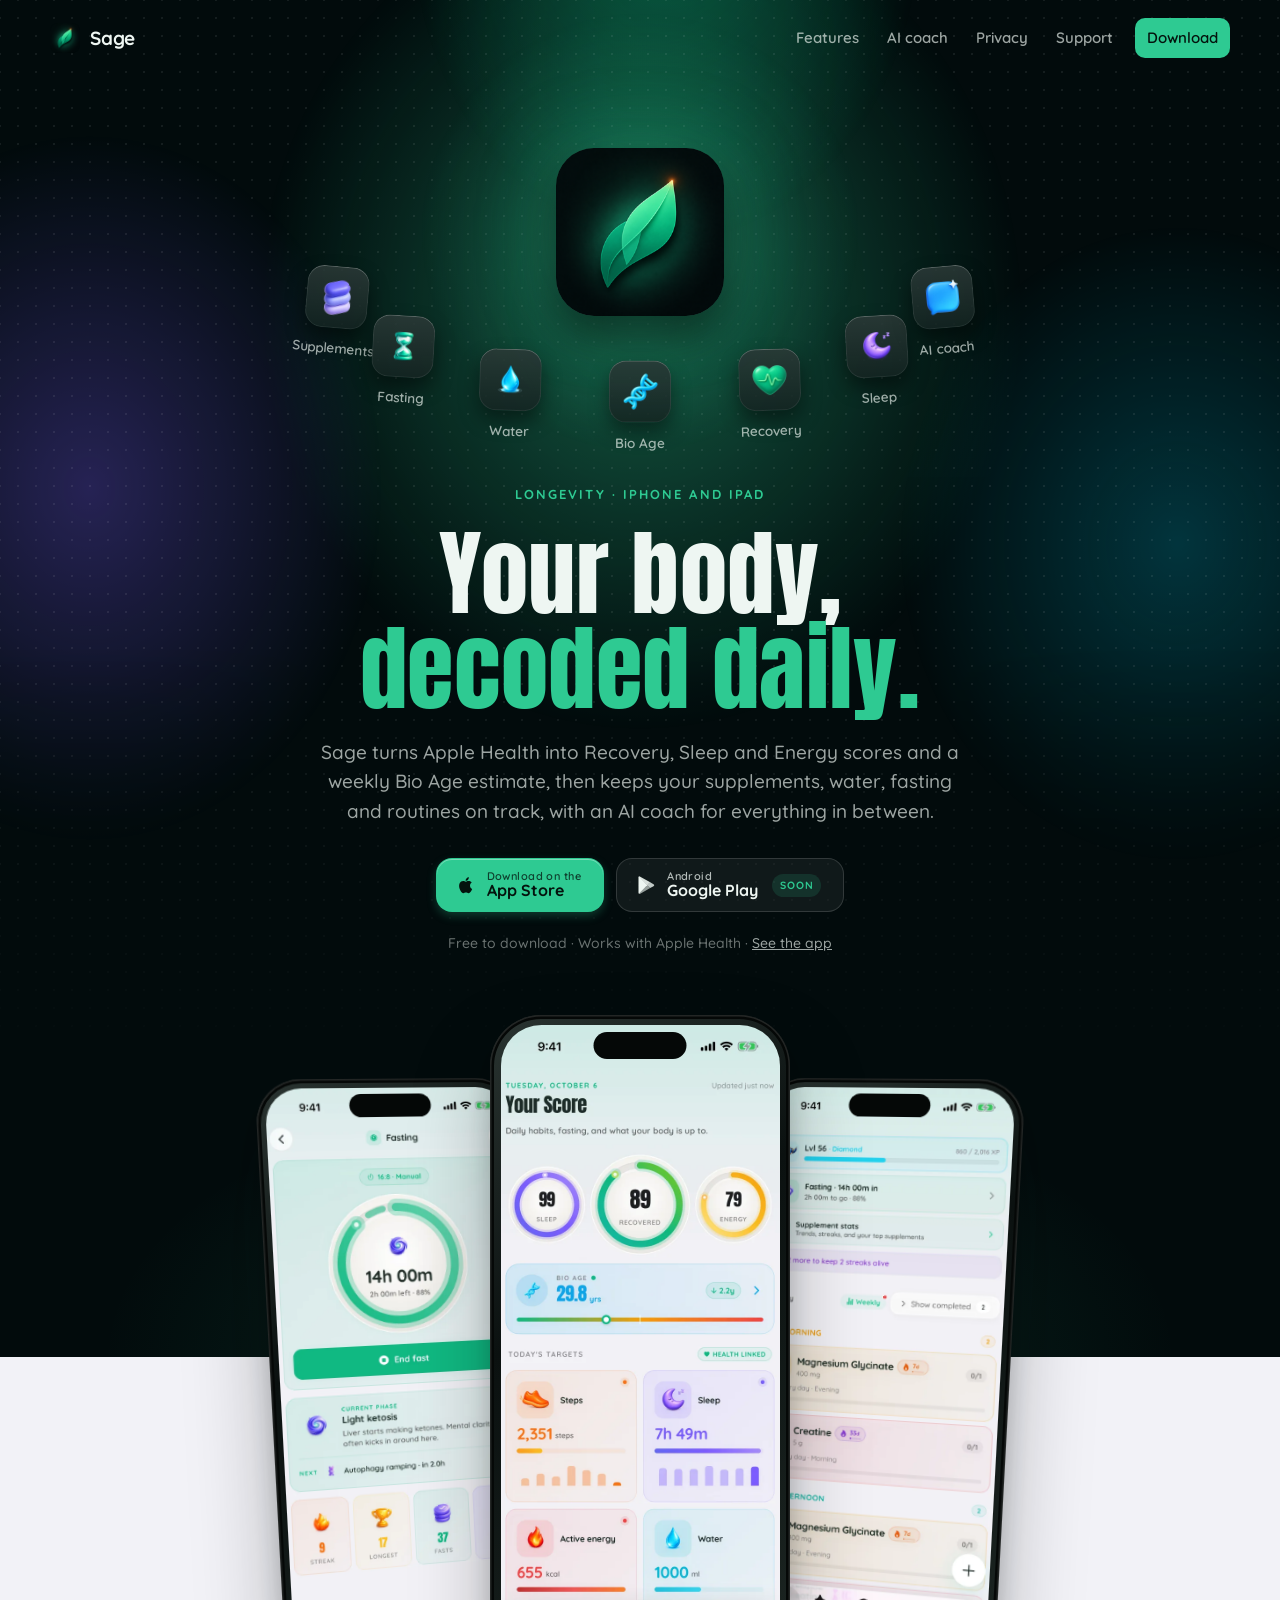
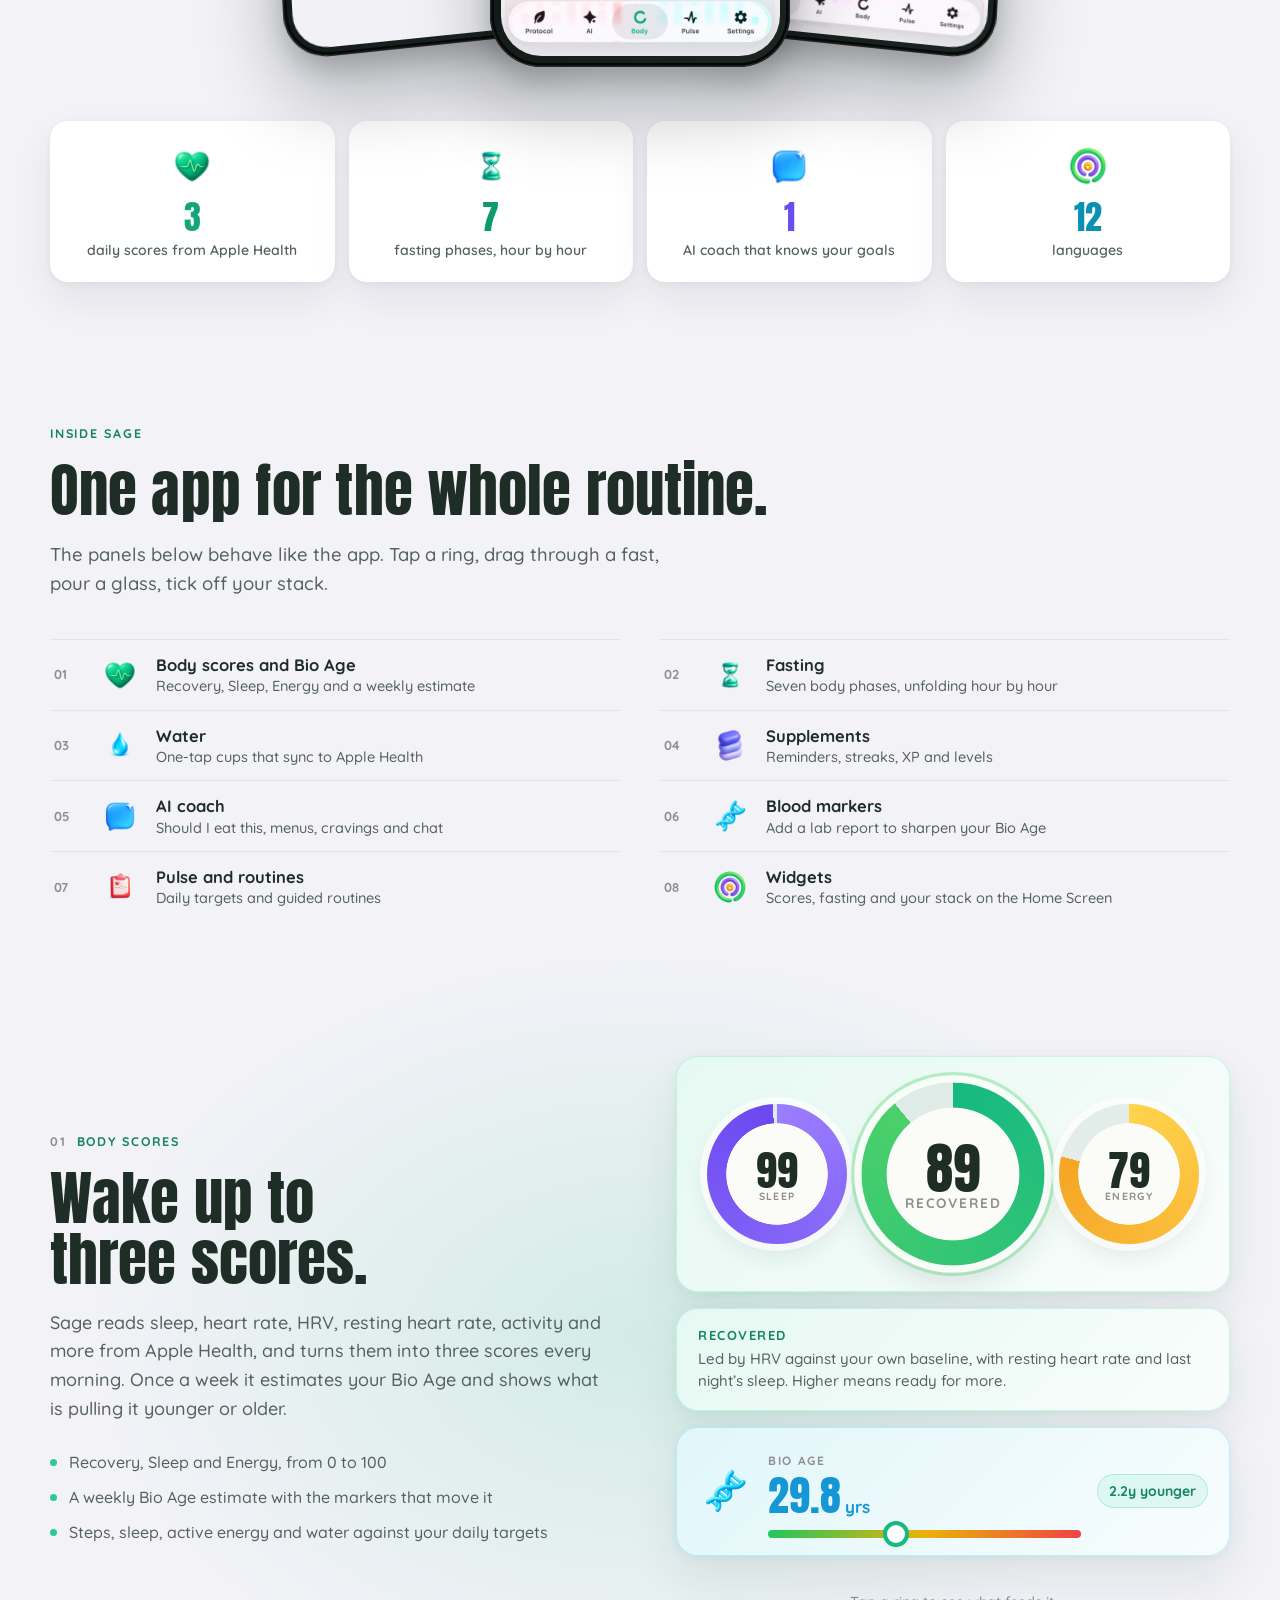
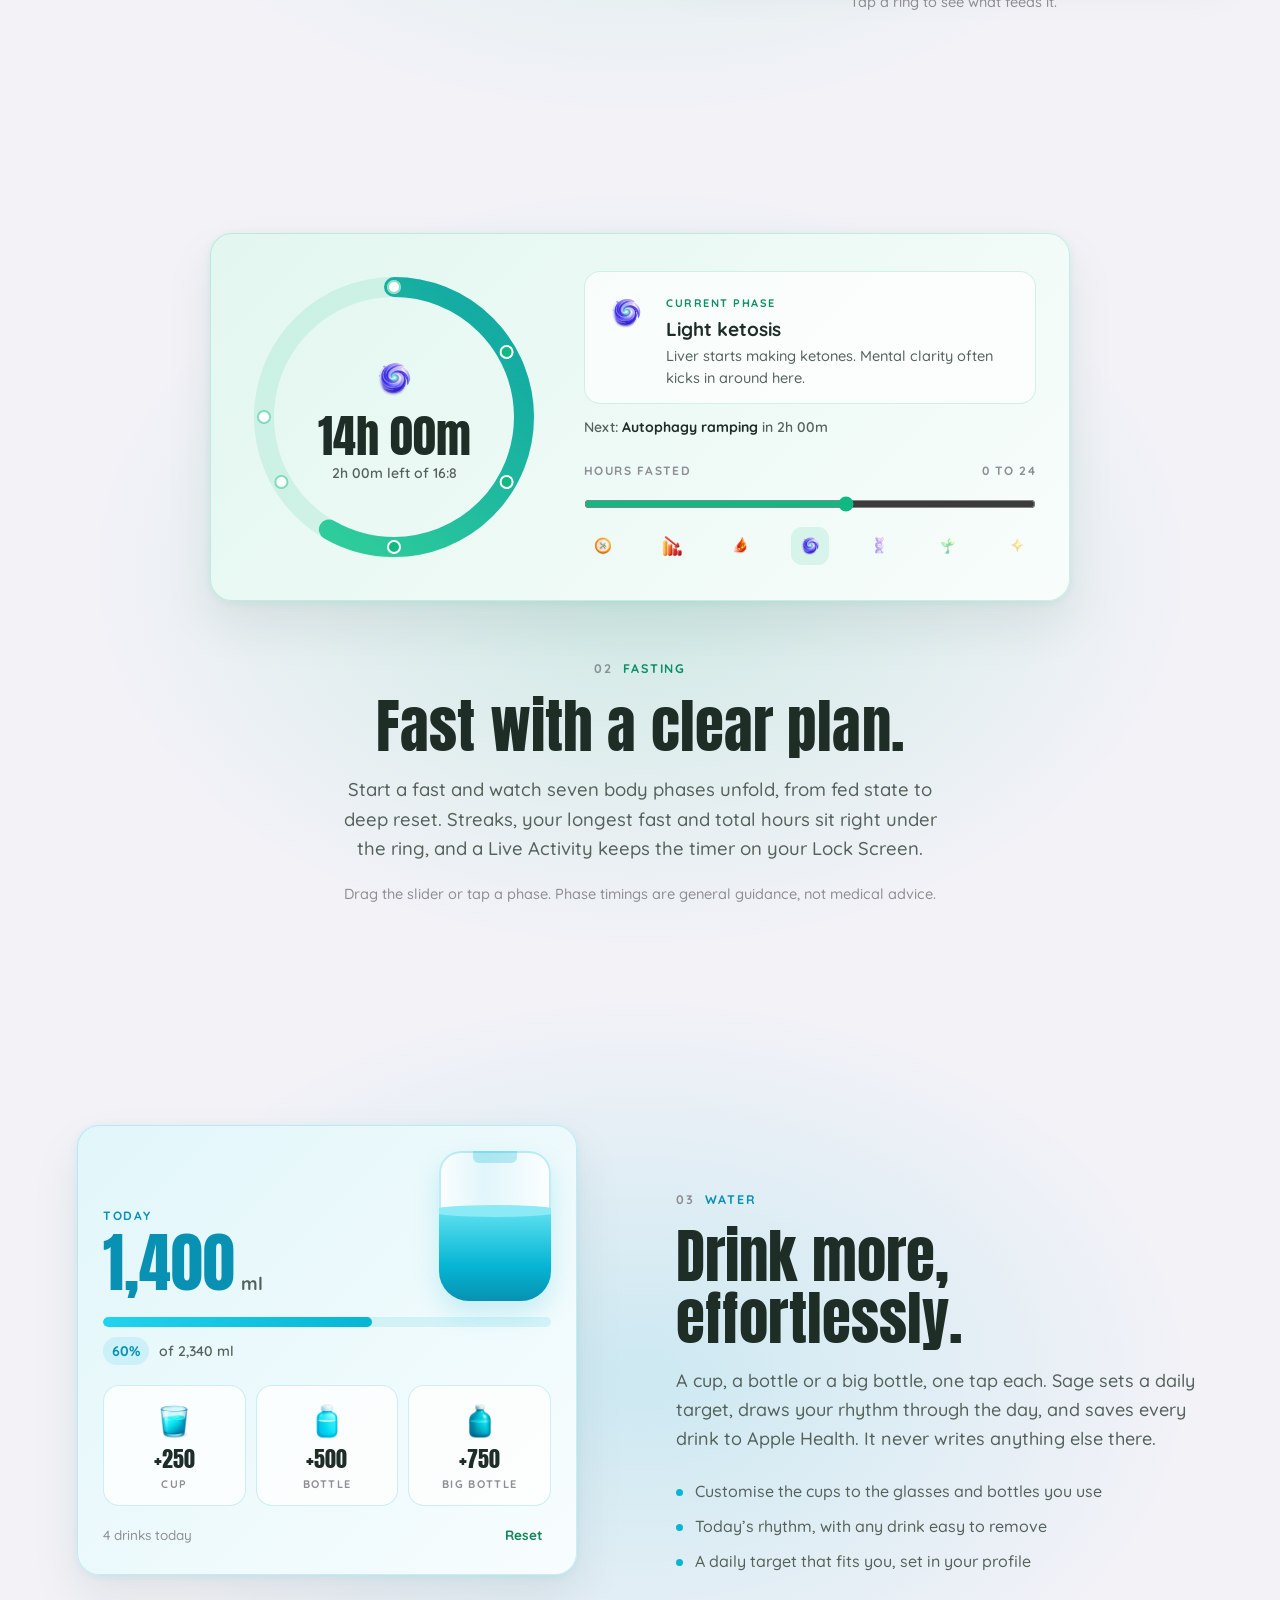
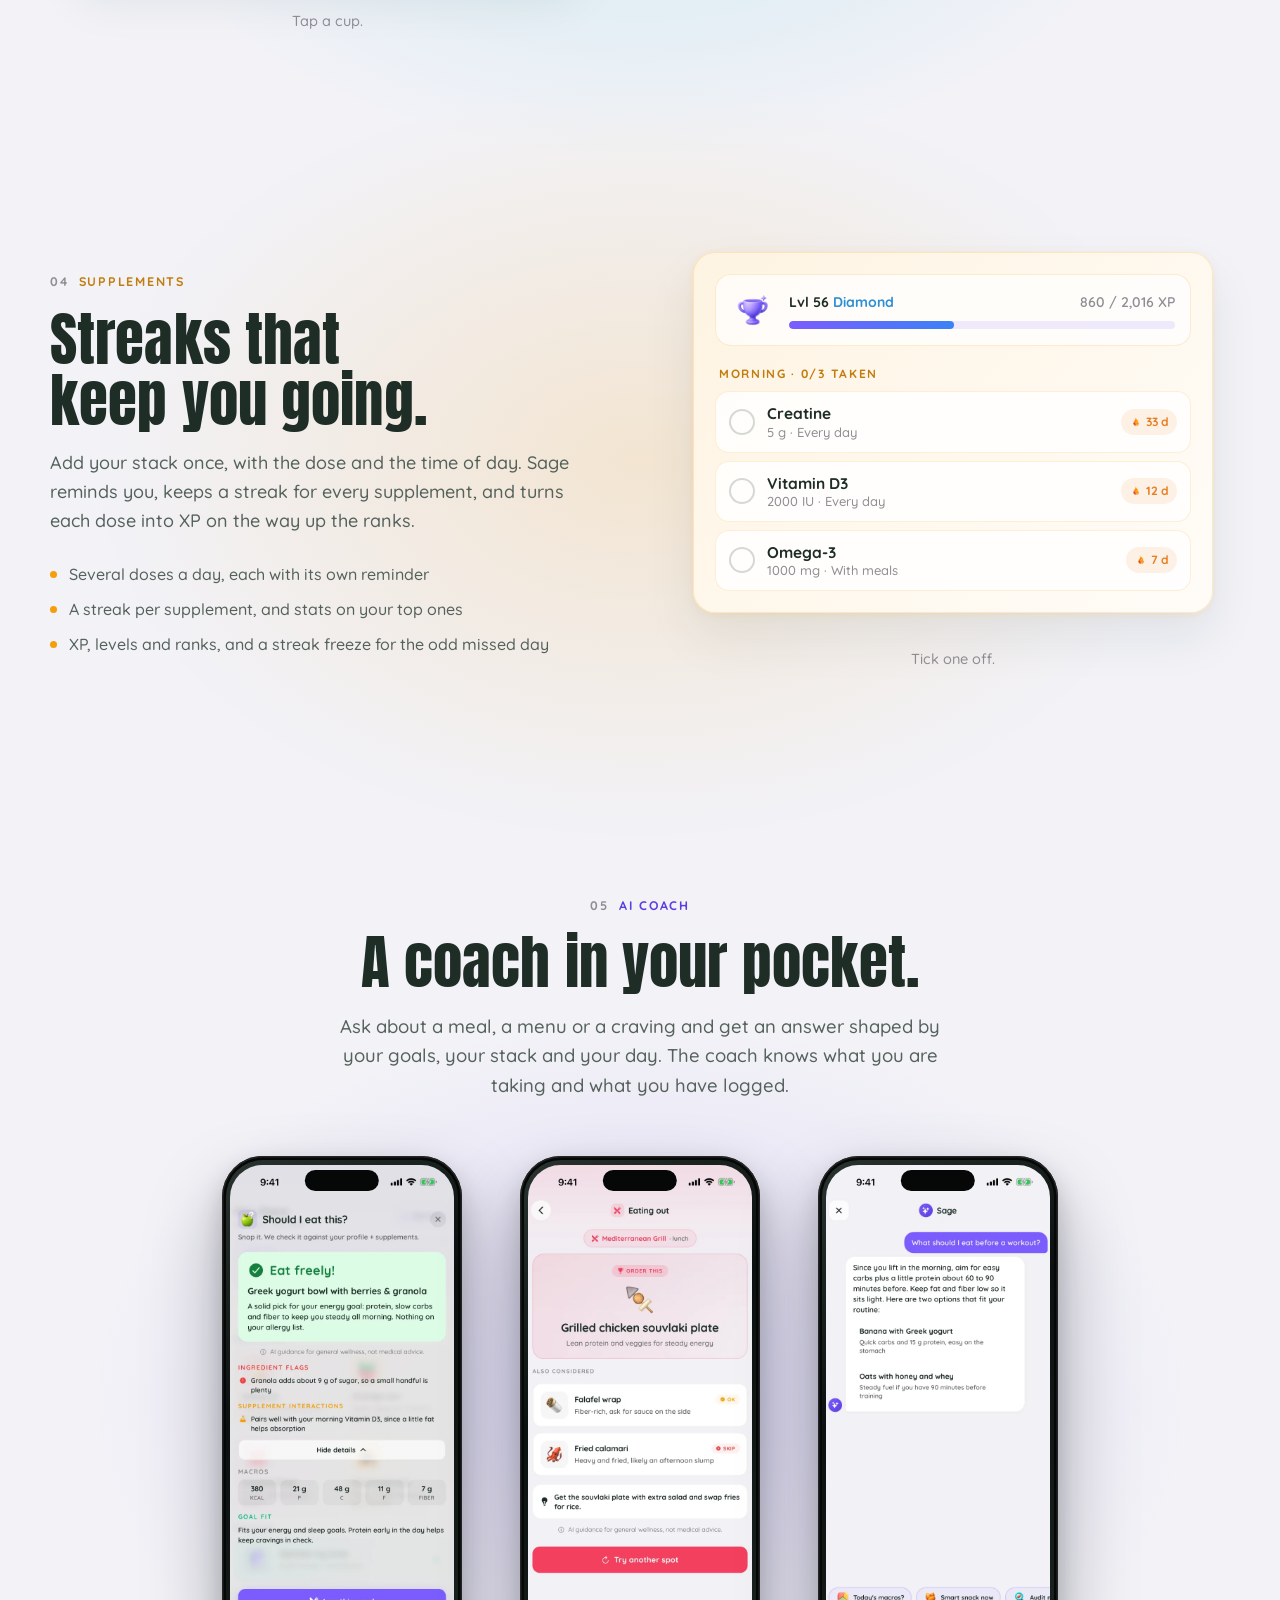
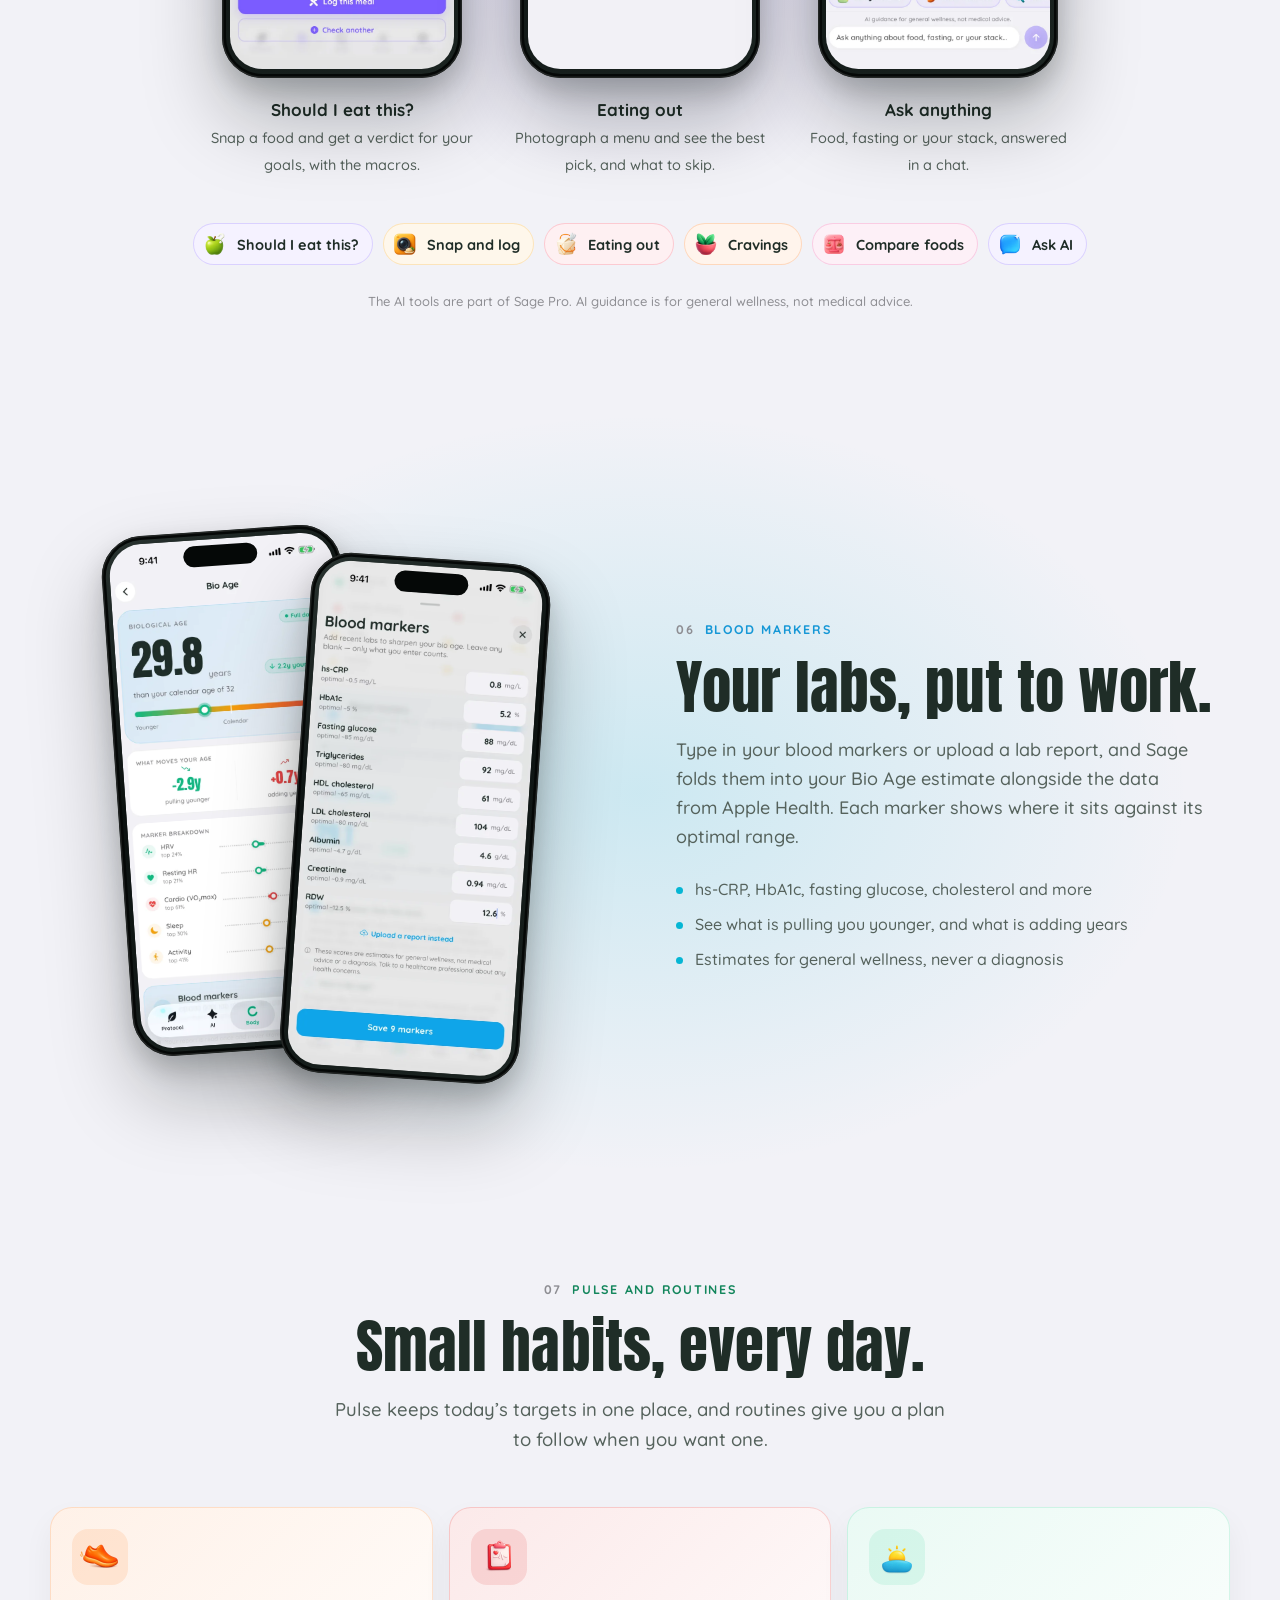
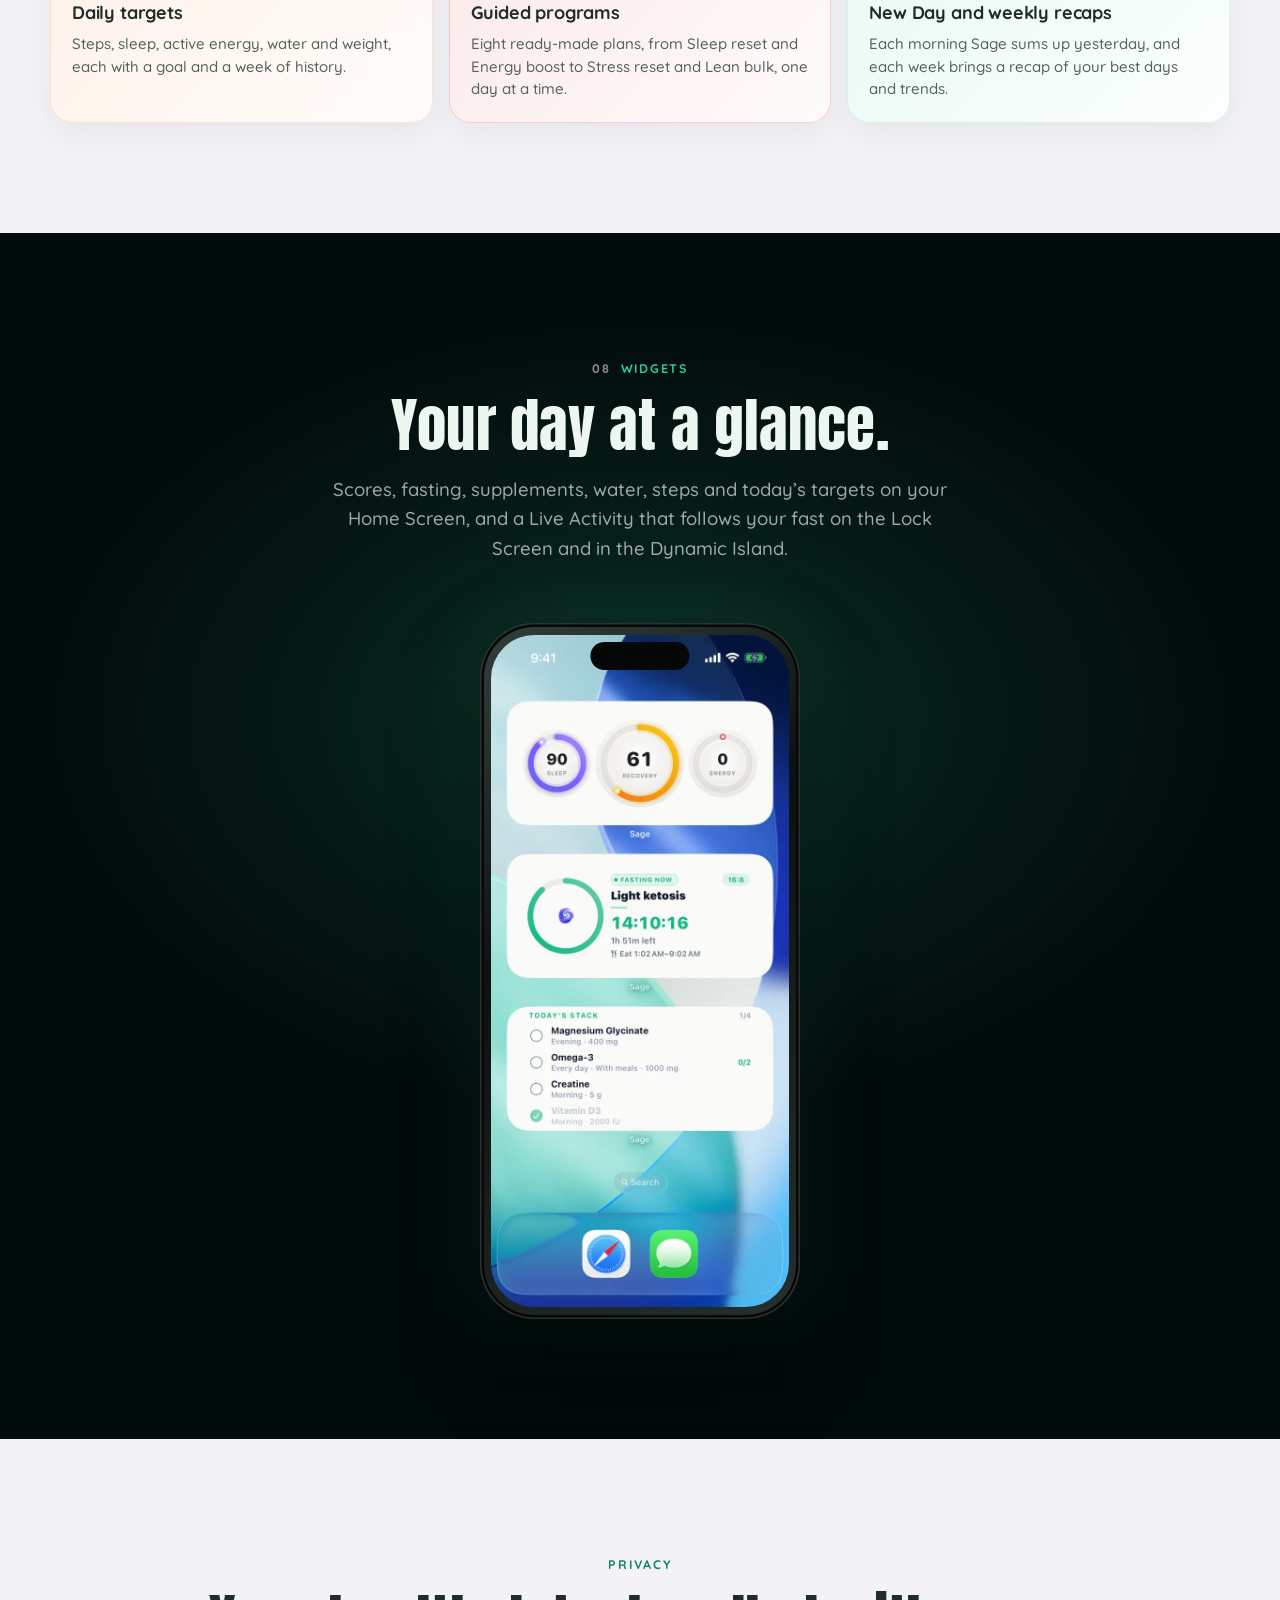
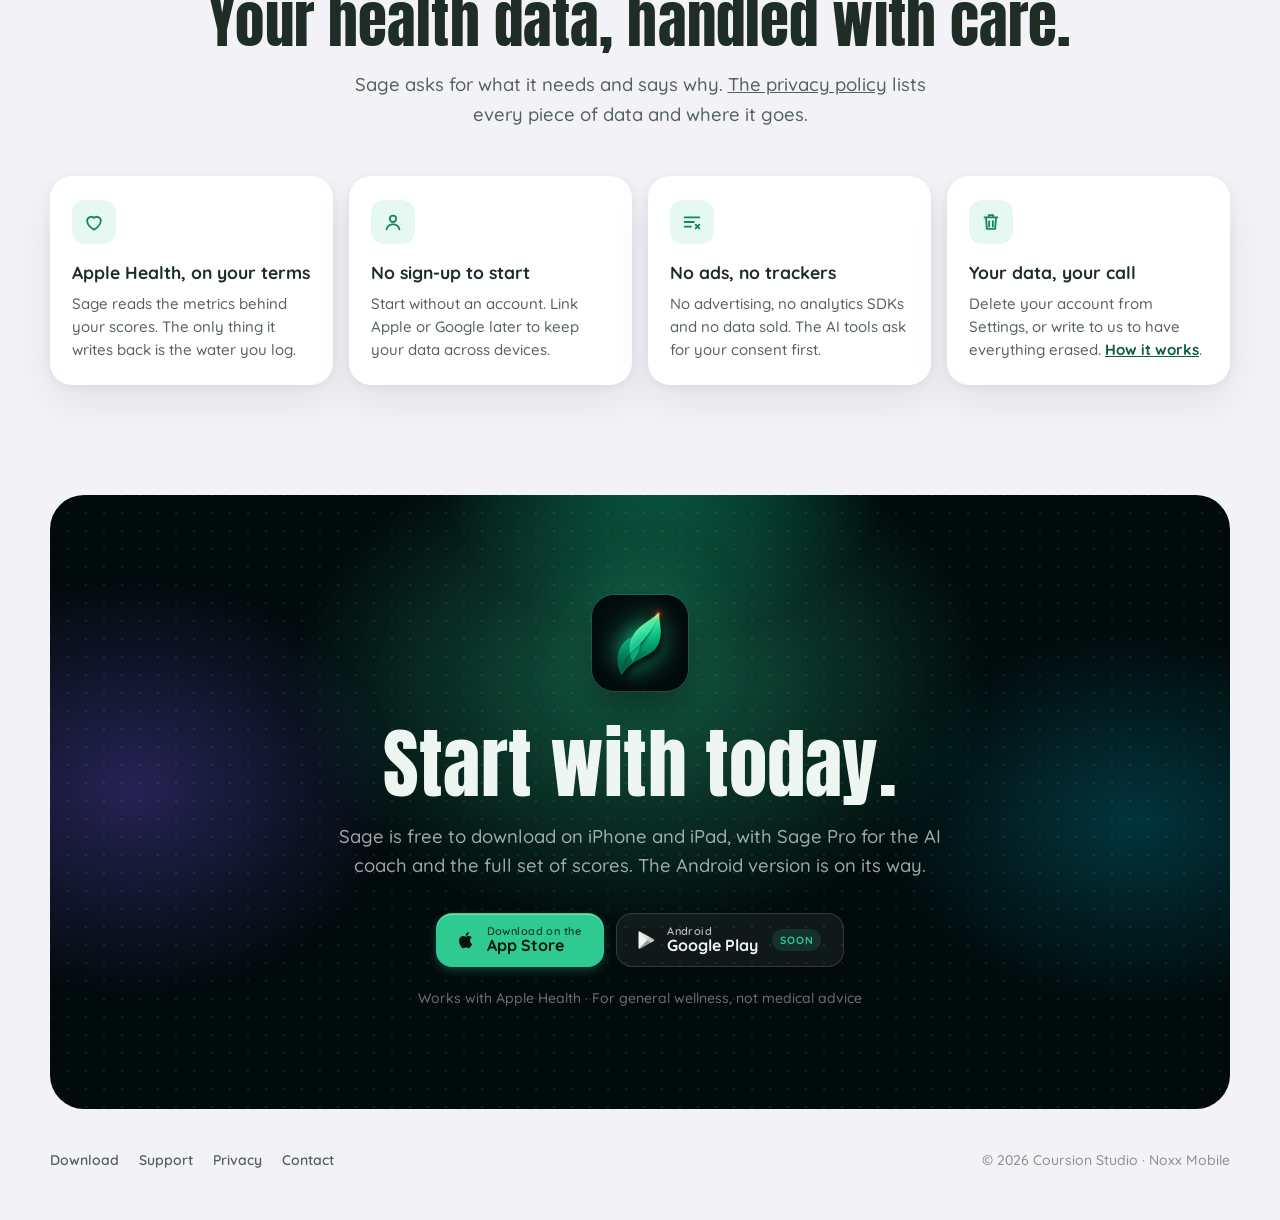
==== index.html @ 8e03ca23 "Sage website" ====
<!doctype html>
<html lang="en">
<head>
  <meta charset="utf-8" />
  <meta name="viewport" content="width=device-width, initial-scale=1" />
  <title>Sage — Your body, decoded daily</title>
  <meta name="description" content="Sage turns Apple Health into daily Recovery, Sleep and Energy scores and a weekly Bio Age estimate, and keeps your supplements, water, fasting and routines on track with an AI coach." />
  <link rel="canonical" href="https://sage.coursion.studio/" />
  <link rel="icon" type="image/png" href="favicon.png" />
  <link rel="apple-touch-icon" href="apple-touch-icon.png" />
  <link rel="preload" as="font" type="font/ttf" href="fonts/Anton-Regular.ttf" crossorigin />
  <link rel="preload" as="font" type="font/ttf" href="fonts/Quicksand.ttf" crossorigin />
  <link rel="stylesheet" href="sage.css?v=1" />
  <meta property="og:type" content="website" />
  <meta property="og:url" content="https://sage.coursion.studio/" />
  <meta property="og:title" content="Sage — Your body, decoded daily" />
  <meta property="og:description" content="Daily scores and a Bio Age estimate from Apple Health, plus supplements, water, fasting, routines and an AI coach in one app." />
  <meta property="og:image" content="https://sage.coursion.studio/og.png" />
  <meta property="og:image:width" content="1200" />
  <meta property="og:image:height" content="630" />
  <meta name="twitter:card" content="summary_large_image" />
  <meta name="theme-color" content="#020B0C" />
  <meta name="apple-itunes-app" content="app-id=6753355163" />
  <script type="application/ld+json">
  {
    "@context": "https://schema.org",
    "@type": "MobileApplication",
    "name": "Sage",
    "url": "https://sage.coursion.studio/",
    "image": "https://sage.coursion.studio/icon.png",
    "screenshot": "https://sage.coursion.studio/og.png",
    "applicationCategory": "HealthApplication",
    "operatingSystem": "iOS",
    "installUrl": "https://apps.apple.com/app/id6753355163",
    "description": "Daily Recovery, Sleep and Energy scores and a weekly Bio Age estimate from Apple Health, with supplements, water, fasting, routines and an AI coach.",
    "offers": { "@type": "Offer", "price": "0", "priceCurrency": "USD" },
    "publisher": { "@type": "Organization", "name": "Coursion Studio" }
  }
  </script>
  <script>document.documentElement.classList.add("js");window.__rv=setTimeout(function(){document.documentElement.classList.add("reveal-all")},4000);</script>
  <script defer src="sage.js?v=1"></script>
</head>
<body>
  <a class="skip" href="#features">Skip to the features</a>

  <header class="hero night reveal" data-live>
    <div class="mesh" aria-hidden="true"><i class="m1"></i><i class="m2"></i><i class="m3"></i><i class="m4"></i></div>
    <div class="container">
      <nav class="top" aria-label="Main">
        <a class="brand" href="./"><img src="icon-256.png" alt="" width="30" height="30" /><span>Sage</span></a>
        <div class="links">
          <a href="#features">Features</a>
          <a href="#coach">AI coach</a>
          <a href="#privacy">Privacy</a>
          <a href="support.html">Support</a>
          <a class="keep" href="#download">Download</a>
        </div>
      </nav>

      <div class="fan" role="img" aria-label="The Sage icon with its features fanned out beneath it: supplements, fasting, water, Bio Age, recovery, sleep and the AI coach.">
        <img class="fan-icon" src="icon-256.png" alt="" width="168" height="168" fetchpriority="high" />
        <span class="fan-item"><span class="tile"><img src="img/icons/ai-optimize-stack.webp" alt="" width="46" height="46" /></span><b>Supplements</b></span>
        <span class="fan-item"><span class="tile"><img src="img/icons/fasting-hero.webp" alt="" width="46" height="46" /></span><b>Fasting</b></span>
        <span class="fan-item"><span class="tile"><img src="img/icons/pulse-water.webp" alt="" width="46" height="46" /></span><b>Water</b></span>
        <span class="fan-item"><span class="tile"><img src="img/icons/score-bioage.webp" alt="" width="46" height="46" /></span><b>Bio Age</b></span>
        <span class="fan-item"><span class="tile"><img src="img/icons/score-recovery.webp" alt="" width="46" height="46" /></span><b>Recovery</b></span>
        <span class="fan-item"><span class="tile"><img src="img/icons/pulse-sleep.webp" alt="" width="46" height="46" /></span><b>Sleep</b></span>
        <span class="fan-item"><span class="tile"><img src="img/icons/ai-ask.webp" alt="" width="46" height="46" /></span><b>AI coach</b></span>
      </div>

      <div class="hero-copy">
        <p class="eyebrow rise">Longevity · iPhone and iPad</p>
        <h1 class="rise" style="--d:.08s">Your body, <em>decoded daily.</em></h1>
        <p class="sub rise" style="--d:.14s">Sage turns Apple Health into Recovery, Sleep and Energy scores and a weekly Bio Age estimate, then keeps your supplements, water, fasting and routines on track, with an AI coach for everything in between.</p>
        <div class="cta-row rise" style="--d:.2s">
          <a class="btn primary" href="https://apps.apple.com/app/id6753355163" rel="noopener"><svg viewBox="0 0 24 24" fill="currentColor" aria-hidden="true"><path d="M16.37 12.7c-.02-2.2 1.8-3.26 1.88-3.31-1.02-1.5-2.62-1.7-3.19-1.72-1.36-.14-2.65.8-3.34.8-.69 0-1.75-.78-2.88-.76-1.48.02-2.85.86-3.61 2.19-1.54 2.67-.39 6.62 1.11 8.79.73 1.06 1.6 2.25 2.75 2.2 1.1-.04 1.52-.71 2.85-.71 1.33 0 1.71.71 2.87.69 1.19-.02 1.94-1.08 2.66-2.14.84-1.23 1.19-2.42 1.21-2.48-.03-.01-2.32-.89-2.34-3.53zM14.18 6.24c.61-.74 1.02-1.76.91-2.78-.88.04-1.94.59-2.57 1.32-.56.65-1.06 1.69-.92 2.69.98.08 1.98-.5 2.58-1.23z"/></svg><span class="two"><small>Download on the</small>App Store</span></a>
          <span class="btn ghost soon" aria-disabled="true"><svg viewBox="0 0 24 24" fill="currentColor" aria-hidden="true"><path d="M4.2 2.6c-.25.26-.4.67-.4 1.2v16.4c0 .53.15.94.4 1.2l.06.06L13.45 12.3v-.2L4.26 2.54z"/><path d="m16.5 15.37-3.05-3.07v-.2l3.05-3.07.07.04 3.62 2.06c1.03.59 1.03 1.55 0 2.14l-3.62 2.06z" opacity=".8"/><path d="M16.57 15.33 13.45 12.2 4.2 21.4c.34.36.9.4 1.54.05l10.83-6.12" opacity=".6"/><path d="M16.57 9.07 5.74 2.95C5.1 2.59 4.54 2.64 4.2 3l9.25 9.2z" opacity=".9"/></svg><span class="two"><small>Android</small>Google Play</span><span class="pill-soon">Soon</span></span>
        </div>
        <p class="req-note rise" style="--d:.24s">Free to download · Works with Apple Health · <a href="#tour">See the app</a></p>
      </div>
    </div>
  </header>

  <main>
    <section id="tour" class="tour reveal" aria-label="Sage on iPhone">
      <div class="container">
        <div class="phones rise">
          <span class="phone left"><img src="shots/04-fasting.webp" width="660" height="1434" alt="The fasting screen at 14 hours, in light ketosis, with the phase ring, an End fast button and streak stats." /></span>
          <span class="phone mid"><img src="shots/01-body.webp" width="660" height="1434" alt="Sage’s Body tab: Sleep 99, Recovered 89 and Energy 79 rings, a Bio Age of 29.8 years, and steps, sleep, active energy and water tiles." /></span>
          <span class="phone right"><img src="shots/05-protocol.webp" width="660" height="1434" alt="The Protocol tab: level 56 Diamond, fasting and supplement stats, and the morning stack with streaks." /></span>
        </div>
        <ul class="facts">
          <li class="rise" style="--d:.06s;--c:#16a57a"><img src="img/icons/score-recovery.webp" alt="" width="46" height="46" /><b>3</b><span>daily scores from Apple Health</span></li>
          <li class="rise" style="--d:.1s;--c:#0c9b6d"><img src="img/icons/fasting-hero.webp" alt="" width="46" height="46" /><b>7</b><span>fasting phases, hour by hour</span></li>
          <li class="rise" style="--d:.14s;--c:#6a4cf0"><img src="img/icons/ai-ask.webp" alt="" width="46" height="46" /><b>1</b><span>AI coach that knows your goals</span></li>
          <li class="rise" style="--d:.18s;--c:#0891b2"><img src="img/icons/whatsnew-gradient.webp" alt="" width="46" height="46" /><b>12</b><span>languages</span></li>
        </ul>
      </div>
    </section>

    <div class="container">
      <section id="features" class="intro">
        <p class="kicker">Inside Sage</p>
        <h2 class="display">One app for the whole routine.</h2>
        <p class="lede">The panels below behave like the app. Tap a ring, drag through a fast, pour a glass, tick off your stack.</p>
        <ol class="index">
          <li><a href="#scores"><span class="ix-n">01</span><img src="img/icons/score-recovery.webp" alt="" width="40" height="40" loading="lazy" /><span class="ix-t"><b>Body scores and Bio Age</b><span>Recovery, Sleep, Energy and a weekly estimate</span></span></a></li>
          <li><a href="#fasting"><span class="ix-n">02</span><img src="img/icons/fasting-hero.webp" alt="" width="40" height="40" loading="lazy" /><span class="ix-t"><b>Fasting</b><span>Seven body phases, unfolding hour by hour</span></span></a></li>
          <li><a href="#water"><span class="ix-n">03</span><img src="img/icons/pulse-water.webp" alt="" width="40" height="40" loading="lazy" /><span class="ix-t"><b>Water</b><span>One-tap cups that sync to Apple Health</span></span></a></li>
          <li><a href="#stack"><span class="ix-n">04</span><img src="img/icons/ai-optimize-stack.webp" alt="" width="40" height="40" loading="lazy" /><span class="ix-t"><b>Supplements</b><span>Reminders, streaks, XP and levels</span></span></a></li>
          <li><a href="#coach"><span class="ix-n">05</span><img src="img/icons/ai-ask.webp" alt="" width="40" height="40" loading="lazy" /><span class="ix-t"><b>AI coach</b><span>Should I eat this, menus, cravings and chat</span></span></a></li>
          <li><a href="#labs"><span class="ix-n">06</span><img src="img/icons/score-bioage.webp" alt="" width="40" height="40" loading="lazy" /><span class="ix-t"><b>Blood markers</b><span>Add a lab report to sharpen your Bio Age</span></span></a></li>
          <li><a href="#pulse"><span class="ix-n">07</span><img src="img/icons/pulse-routines.webp" alt="" width="40" height="40" loading="lazy" /><span class="ix-t"><b>Pulse and routines</b><span>Daily targets and guided routines</span></span></a></li>
          <li><a href="#widgets"><span class="ix-n">08</span><img src="img/icons/whatsnew-gradient.webp" alt="" width="40" height="40" loading="lazy" /><span class="ix-t"><b>Widgets</b><span>Scores, fasting and your stack on the Home Screen</span></span></a></li>
        </ol>
      </section>
    </div>

    <section id="scores" class="sec reveal" data-stage="scores" aria-labelledby="scores-title">
      <div class="glow" aria-hidden="true"></div>
      <div class="container split">
        <div class="split-copy">
          <p class="kicker rise"><span class="n">01</span>Body scores</p>
          <h2 id="scores-title" class="display rise" style="--d:.06s">Wake up to three scores.</h2>
          <p class="lede rise" style="--d:.1s">Sage reads sleep, heart rate, HRV, resting heart rate, activity and more from Apple Health, and turns them into three scores every morning. Once a week it estimates your Bio Age and shows what is pulling it younger or older.</p>
          <ul class="ticks rise" style="--d:.14s">
            <li>Recovery, Sleep and Energy, from 0 to 100</li>
            <li>A weekly Bio Age estimate with the markers that move it</li>
            <li>Steps, sleep, active energy and water against your daily targets</li>
          </ul>
        </div>
        <div class="split-stage">
          <div class="hero-card rings rise" style="--d:.08s;--a:var(--mint)" role="group" aria-label="Today’s scores">
            <button type="button" class="ring sleep" data-value="99" data-title="Sleep" data-note="Last night’s duration, efficiency, stages, consistency and disturbances, against how much sleep you need." aria-pressed="false"><div><b>99</b><span>Sleep</span></div></button>
            <button type="button" class="ring recovery big" data-value="89" data-title="Recovered" data-note="Led by HRV against your own baseline, with resting heart rate and last night’s sleep. Higher means ready for more." aria-pressed="true"><div><b>89</b><span>Recovered</span></div></button>
            <button type="button" class="ring energy" data-value="79" data-title="Energy" data-note="A battery charged by recovery and sleep, drained by waking hours, steps and workouts, and topped up by naps." aria-pressed="false"><div><b>79</b><span>Energy</span></div></button>
          </div>
          <p class="hero-card score-note rise" style="--d:.12s;--a:var(--mint)" aria-live="polite"><b>Recovered</b><span>Led by HRV against your own baseline, with resting heart rate and last night’s sleep. Higher means ready for more.</span></p>
          <div class="hero-card bio rise" style="--d:.16s">
            <img src="img/icons/score-bioage.webp" alt="" width="54" height="54" loading="lazy" />
            <div class="grow">
              <span class="k">Bio Age</span>
              <div class="v">29.8<small>yrs</small></div>
              <div class="bio-track" aria-hidden="true"><i></i></div>
            </div>
            <span class="delta">2.2y younger</span>
          </div>
          <p class="hint rise" style="--d:.2s">Tap a ring to see what feeds it.</p>
        </div>
      </div>
    </section>

    <section id="fasting" class="sec reveal" data-stage="fasting" aria-labelledby="fasting-title" style="--a:var(--fasting)">
      <div class="glow" aria-hidden="true"></div>
      <div class="container">
        <div class="hero-card fast rise">
          <div class="fast-ring">
            <svg viewBox="0 0 300 300" aria-hidden="true">
              <defs><linearGradient id="fastGrad" x1="0" y1="0" x2="1" y2="1"><stop offset="0" stop-color="#34d399" /><stop offset="1" stop-color="#0ea5a4" /></linearGradient></defs>
              <circle class="track" cx="150" cy="150" r="130" fill="none" stroke-width="20" />
              <circle class="arc" cx="150" cy="150" r="130" fill="none" stroke-width="20" stroke-linecap="round" />
              <g class="ticks-g"></g>
            </svg>
            <div class="fast-mid"><img src="img/icons/phase-ketosis.webp" alt="" width="58" height="58" /><b>14h 00m</b><span>2h 00m left of 16:8</span></div>
          </div>
          <div>
            <div class="phase" aria-live="polite">
              <img src="img/icons/phase-ketosis.webp" alt="" width="52" height="52" />
              <div><span class="k">Current phase</span><b>Light ketosis</b><p>Liver starts making ketones. Mental clarity often kicks in around here.</p></div>
            </div>
            <p class="phase-next">Next: <b>Autophagy ramping</b> in 2h 00m</p>
            <div class="scrub">
              <label for="fast-h"><span>Hours fasted</span><span>0 to 24</span></label>
              <input id="fast-h" type="range" min="0" max="24" step="0.25" value="14" />
              <div class="phase-dots"></div>
            </div>
          </div>
        </div>
        <div class="sec-head center">
          <p class="kicker rise" style="--k:#0c8f64"><span class="n">02</span>Fasting</p>
          <h2 id="fasting-title" class="display rise" style="--d:.06s">Fast with a clear plan.</h2>
          <p class="lede rise" style="--d:.1s">Start a fast and watch seven body phases unfold, from fed state to deep reset. Streaks, your longest fast and total hours sit right under the ring, and a Live Activity keeps the timer on your Lock Screen.</p>
          <p class="hint rise" style="--d:.14s">Drag the slider or tap a phase. Phase timings are general guidance, not medical advice.</p>
        </div>
      </div>
      <script type="application/json" id="phases">[
        {"hours":0,"icon":"phase-fed","title":"Fed state","body":"Insulin is high. Your body is using and storing the energy from your last meal."},
        {"hours":4,"icon":"phase-glucose-drop","title":"Glucose dipping","body":"Blood sugar is settling and insulin starts to fall."},
        {"hours":8,"icon":"phase-fat-burn","title":"Fat-burning mode","body":"Glycogen stores are draining. Your body shifts toward burning fat for fuel."},
        {"hours":12,"icon":"phase-ketosis","title":"Light ketosis","body":"Liver starts making ketones. Mental clarity often kicks in around here."},
        {"hours":16,"icon":"phase-autophagy","title":"Autophagy ramping","body":"Cellular clean-up picks up and damaged proteins get recycled."},
        {"hours":18,"icon":"phase-gh-spike","title":"Growth hormone peak","body":"Growth hormone rises, helping protect muscle while you fast."},
        {"hours":24,"icon":"phase-deep-reset","title":"Deep reset","body":"Insulin sensitivity rises after a full day without food."}
      ]</script>
    </section>

    <section id="water" class="sec reveal" aria-labelledby="water-title" style="--a:var(--water)">
      <div class="glow" aria-hidden="true"></div>
      <div class="container split reverse">
        <div class="split-copy">
          <p class="kicker rise" style="--k:#0891b2"><span class="n">03</span>Water</p>
          <h2 id="water-title" class="display rise" style="--d:.06s">Drink more, effortlessly.</h2>
          <p class="lede rise" style="--d:.1s">A cup, a bottle or a big bottle, one tap each. Sage sets a daily target, draws your rhythm through the day, and saves every drink to Apple Health. It never writes anything else there.</p>
          <ul class="ticks rise" style="--d:.14s">
            <li>Customise the cups to the glasses and bottles you use</li>
            <li>Today’s rhythm, with any drink easy to remove</li>
            <li>A daily target that fits you, set in your profile</li>
          </ul>
        </div>
        <div class="split-stage">
          <div class="hero-card water rise" style="--d:.08s" data-stage="water" data-goal="2340" data-start="1400" data-drinks="4" role="group" aria-label="A demo water tracker">
            <div class="water-top">
              <div>
                <span class="k">Today</span>
                <div class="ml"><span aria-live="polite">1,400</span><small>ml</small></div>
              </div>
              <div class="jar" aria-hidden="true"><i></i></div>
            </div>
            <div class="bar" aria-hidden="true"><i></i></div>
            <div class="water-meta"><span class="pct">60%</span><span>of 2,340 ml</span></div>
            <div class="cups">
              <button type="button" class="cup" data-ml="250"><img src="img/icons/water-cup.webp" alt="" width="44" height="44" loading="lazy" /><b>+250</b><span>Cup</span></button>
              <button type="button" class="cup" data-ml="500"><img src="img/icons/water-bottle.webp" alt="" width="44" height="44" loading="lazy" /><b>+500</b><span>Bottle</span></button>
              <button type="button" class="cup" data-ml="750"><img src="img/icons/water-bottle-big.webp" alt="" width="44" height="44" loading="lazy" /><b>+750</b><span>Big bottle</span></button>
            </div>
            <div class="water-foot"><span class="drinks">4 drinks today</span><button type="button" class="linkish reset">Reset</button></div>
          </div>
          <p class="hint rise" style="--d:.12s">Tap a cup.</p>
        </div>
      </div>
    </section>

    <section id="stack" class="sec reveal" aria-labelledby="stack-title" style="--a:var(--amber)">
      <div class="glow" aria-hidden="true"></div>
      <div class="container split">
        <div class="split-copy">
          <p class="kicker rise" style="--k:#c27c0e"><span class="n">04</span>Supplements</p>
          <h2 id="stack-title" class="display rise" style="--d:.06s">Streaks that keep you going.</h2>
          <p class="lede rise" style="--d:.1s">Add your stack once, with the dose and the time of day. Sage reminds you, keeps a streak for every supplement, and turns each dose into XP on the way up the ranks.</p>
          <ul class="ticks rise" style="--d:.14s">
            <li>Several doses a day, each with its own reminder</li>
            <li>A streak per supplement, and stats on your top ones</li>
            <li>XP, levels and ranks, and a streak freeze for the odd missed day</li>
          </ul>
        </div>
        <div class="split-stage">
          <div class="hero-card stack rise" style="--d:.08s" data-stage="stack" data-xp="860" data-max="2016" role="group" aria-label="A demo supplement stack">
            <span class="xp-toast" aria-hidden="true">+10 XP</span>
            <div class="lvl">
              <img src="img/icons/whatsnew-xp.webp" alt="" width="44" height="44" loading="lazy" />
              <div class="grow">
                <div class="lvl-top"><b>Lvl 56 <em>Diamond</em></b><span class="xp">860 / 2,016 XP</span></div>
                <div class="bar" aria-hidden="true"><i></i></div>
              </div>
            </div>
            <p class="slot">Morning · <span class="count">0/3 taken</span></p>
            <ul class="pills">
              <li><button type="button" class="pill-row" aria-pressed="false"><span class="chk"><svg viewBox="0 0 24 24" fill="none" stroke="#fff" stroke-width="3.2" stroke-linecap="round" stroke-linejoin="round" aria-hidden="true"><path d="m5 12.5 4.5 4.5L19 7.5"/></svg></span><span class="tx"><b>Creatine</b><span>5 g · Every day</span></span><span class="streak"><img src="img/icons/flame.webp" alt="" width="14" height="14" /><b>33</b>d</span></button></li>
              <li><button type="button" class="pill-row" aria-pressed="false"><span class="chk"><svg viewBox="0 0 24 24" fill="none" stroke="#fff" stroke-width="3.2" stroke-linecap="round" stroke-linejoin="round" aria-hidden="true"><path d="m5 12.5 4.5 4.5L19 7.5"/></svg></span><span class="tx"><b>Vitamin D3</b><span>2000 IU · Every day</span></span><span class="streak"><img src="img/icons/flame.webp" alt="" width="14" height="14" /><b>12</b>d</span></button></li>
              <li><button type="button" class="pill-row" aria-pressed="false"><span class="chk"><svg viewBox="0 0 24 24" fill="none" stroke="#fff" stroke-width="3.2" stroke-linecap="round" stroke-linejoin="round" aria-hidden="true"><path d="m5 12.5 4.5 4.5L19 7.5"/></svg></span><span class="tx"><b>Omega-3</b><span>1000 mg · With meals</span></span><span class="streak"><img src="img/icons/flame.webp" alt="" width="14" height="14" /><b>7</b>d</span></button></li>
            </ul>
          </div>
          <p class="hint rise" style="--d:.12s">Tick one off.</p>
        </div>
      </div>
    </section>

    <section id="coach" class="sec ai-band reveal" aria-labelledby="coach-title">
      <div class="glow" aria-hidden="true"></div>
      <div class="container center">
        <p class="kicker rise"><span class="n">05</span>AI coach</p>
        <h2 id="coach-title" class="display rise" style="--d:.06s">A coach in your pocket.</h2>
        <p class="lede rise" style="--d:.1s">Ask about a meal, a menu or a craving and get an answer shaped by your goals, your stack and your day. The coach knows what you are taking and what you have logged.</p>
        <div class="ai-phones">
          <figure class="rise" style="--d:.08s">
            <span class="phone sm"><img src="shots/ai-verdict.webp" width="660" height="1434" loading="lazy" alt="The Should I eat this verdict for a Greek yoghurt bowl: Eat freely, with ingredient flags, supplement interactions and macros." /></span>
            <figcaption><b>Should I eat this?</b><span>Snap a food and get a verdict for your goals, with the macros.</span></figcaption>
          </figure>
          <figure class="rise" style="--d:.14s">
            <span class="phone sm"><img src="shots/ai-eating-out.webp" width="660" height="1434" loading="lazy" alt="Eating out at a Mediterranean grill: the best pick on the menu, and dishes to skip." /></span>
            <figcaption><b>Eating out</b><span>Photograph a menu and see the best pick, and what to skip.</span></figcaption>
          </figure>
          <figure class="rise" style="--d:.2s">
            <span class="phone sm"><img src="shots/ai-chat.webp" width="660" height="1434" loading="lazy" alt="A chat with Sage about what to eat before a morning workout." /></span>
            <figcaption><b>Ask anything</b><span>Food, fasting or your stack, answered in a chat.</span></figcaption>
          </figure>
        </div>
        <ul class="tools rise" style="--d:.1s" aria-label="AI tools">
          <li style="--c:#7C5CFF"><img src="img/icons/ai-should-eat.webp" alt="" width="28" height="28" loading="lazy" />Should I eat this?</li>
          <li style="--c:#F59E0B"><img src="img/icons/ai-snap-log.webp" alt="" width="28" height="28" loading="lazy" />Snap and log</li>
          <li style="--c:#F43F5E"><img src="img/icons/ai-eating-out.webp" alt="" width="28" height="28" loading="lazy" />Eating out</li>
          <li style="--c:#F97316"><img src="img/icons/ai-cravings-cure.webp" alt="" width="28" height="28" loading="lazy" />Cravings</li>
          <li style="--c:#EC4899"><img src="img/icons/ai-compare-foods.webp" alt="" width="28" height="28" loading="lazy" />Compare foods</li>
          <li style="--c:#7C5CFF"><img src="img/icons/ai-ask.webp" alt="" width="28" height="28" loading="lazy" />Ask AI</li>
        </ul>
        <p class="disclaim rise" style="--d:.14s">The AI tools are part of Sage Pro. AI guidance is for general wellness, not medical advice.</p>
      </div>
    </section>

    <section id="labs" class="sec reveal" aria-labelledby="labs-title" style="--a:var(--water)">
      <div class="glow" aria-hidden="true"></div>
      <div class="container split reverse">
        <div class="split-copy">
          <p class="kicker rise" style="--k:#1597d6"><span class="n">06</span>Blood markers</p>
          <h2 id="labs-title" class="display rise" style="--d:.06s">Your labs, put to work.</h2>
          <p class="lede rise" style="--d:.1s">Type in your blood markers or upload a lab report, and Sage folds them into your Bio Age estimate alongside the data from Apple Health. Each marker shows where it sits against its optimal range.</p>
          <ul class="ticks rise" style="--d:.14s">
            <li>hs-CRP, HbA1c, fasting glucose, cholesterol and more</li>
            <li>See what is pulling you younger, and what is adding years</li>
            <li>Estimates for general wellness, never a diagnosis</li>
          </ul>
        </div>
        <div class="split-stage">
          <div class="duo rise" style="--d:.08s">
            <span class="phone sm"><img src="shots/02-bio-age.webp" width="660" height="1434" loading="lazy" alt="The Bio Age screen: 29.8 years, 2.2 years younger than a calendar age of 32, with what moves your age and a marker breakdown." /></span>
            <span class="phone sm"><img src="shots/03-blood-markers.webp" width="660" height="1434" loading="lazy" alt="The blood markers sheet listing hs-CRP, HbA1c, fasting glucose, triglycerides, HDL and LDL cholesterol with optimal ranges." /></span>
          </div>
        </div>
      </div>
    </section>

    <section id="pulse" class="sec reveal" aria-labelledby="pulse-title">
      <div class="container center">
        <p class="kicker rise"><span class="n">07</span>Pulse and routines</p>
        <h2 id="pulse-title" class="display rise" style="--d:.06s">Small habits, every day.</h2>
        <p class="lede rise" style="--d:.1s">Pulse keeps today’s targets in one place, and routines give you a plan to follow when you want one.</p>
        <div class="grid3">
          <article class="fcard rise" style="--d:.06s;--a:#F97316"><img src="img/icons/pulse-steps.webp" alt="" width="56" height="56" loading="lazy" /><h3>Daily targets</h3><p>Steps, sleep, active energy, water and weight, each with a goal and a week of history.</p></article>
          <article class="fcard rise" style="--d:.1s;--a:#DC2626"><img src="img/icons/pulse-routines.webp" alt="" width="56" height="56" loading="lazy" /><h3>Guided programs</h3><p>Eight ready-made plans, from Sleep reset and Energy boost to Stress reset and Lean bulk, one day at a time.</p></article>
          <article class="fcard rise" style="--d:.14s;--a:#2eca92"><img src="img/icons/whatsnew-new-day.webp" alt="" width="56" height="56" loading="lazy" /><h3>New Day and weekly recaps</h3><p>Each morning Sage sums up yesterday, and each week brings a recap of your best days and trends.</p></article>
        </div>
      </div>
    </section>

    <section id="widgets" class="widgets night reveal" aria-labelledby="widgets-title">
      <div class="glow" aria-hidden="true"></div>
      <div class="container center">
        <p class="kicker rise"><span class="n">08</span>Widgets</p>
        <h2 id="widgets-title" class="display rise" style="--d:.06s">Your day at a glance.</h2>
        <p class="lede rise" style="--d:.1s">Scores, fasting, supplements, water, steps and today’s targets on your Home Screen, and a Live Activity that follows your fast on the Lock Screen and in the Dynamic Island.</p>
        <div class="phones-row rise" style="--d:.12s">
          <span class="phone wide"><img src="shots/08-widgets-a.webp" width="660" height="1434" loading="lazy" alt="The Home Screen with Sage widgets: the three score rings, the fasting timer in light ketosis, and today’s supplement stack." /></span>
        </div>
      </div>
    </section>

    <div class="container">
      <section id="privacy" class="trust reveal" aria-labelledby="trust-title">
        <div class="center">
          <p class="kicker rise">Privacy</p>
          <h2 id="trust-title" class="display rise" style="--d:.06s">Your health data, handled with care.</h2>
          <p class="lede rise" style="--d:.1s">Sage asks for what it needs and says why. <a href="privacy.html">The privacy policy</a> lists every piece of data and where it goes.</p>
        </div>
        <div class="trust-grid">
          <div class="trust-card rise" style="--d:.06s"><span class="ic"><svg viewBox="0 0 24 24" fill="none" stroke="currentColor" stroke-width="2" stroke-linecap="round" stroke-linejoin="round" aria-hidden="true"><path d="M12 20.5s-7.5-4.4-7.5-10.1A4.4 4.4 0 0 1 12 7.6a4.4 4.4 0 0 1 7.5 2.8c0 5.7-7.5 10.1-7.5 10.1z"/></svg></span><h3>Apple Health, on your terms</h3><p>Sage reads the metrics behind your scores. The only thing it writes back is the water you log.</p></div>
          <div class="trust-card rise" style="--d:.1s"><span class="ic"><svg viewBox="0 0 24 24" fill="none" stroke="currentColor" stroke-width="2" stroke-linecap="round" stroke-linejoin="round" aria-hidden="true"><circle cx="12" cy="8.5" r="3.5"/><path d="M5 20c.8-3.6 3.6-5.5 7-5.5s6.2 1.9 7 5.5"/></svg></span><h3>No sign-up to start</h3><p>Start without an account. Link Apple or Google later to keep your data across devices.</p></div>
          <div class="trust-card rise" style="--d:.14s"><span class="ic"><svg viewBox="0 0 24 24" fill="none" stroke="currentColor" stroke-width="2" stroke-linecap="round" stroke-linejoin="round" aria-hidden="true"><path d="M4 7h16M4 12h10M4 17h7"/><path d="m16 15 4 4M20 15l-4 4"/></svg></span><h3>No ads, no trackers</h3><p>No advertising, no analytics SDKs and no data sold. The AI tools ask for your consent first.</p></div>
          <div class="trust-card rise" style="--d:.18s"><span class="ic"><svg viewBox="0 0 24 24" fill="none" stroke="currentColor" stroke-width="2" stroke-linecap="round" stroke-linejoin="round" aria-hidden="true"><path d="M5 7h14M10 11v6M14 11v6M6.5 7l1 12.5h9l1-12.5M9.5 7V4.5h5V7"/></svg></span><h3>Your data, your call</h3><p>Delete your account from Settings, or write to us to have everything erased. <a href="privacy.html#control">How it works</a>.</p></div>
        </div>
      </section>

      <section id="download" class="cta-band night">
        <div class="mesh" aria-hidden="true"><i class="m1"></i><i class="m2"></i><i class="m3"></i><i class="m4"></i></div>
        <img class="ic" src="icon-256.png" alt="" width="96" height="96" loading="lazy" />
        <h2 class="display">Start with today.</h2>
        <p class="lede">Sage is free to download on iPhone and iPad, with Sage Pro for the AI coach and the full set of scores. The Android version is on its way.</p>
        <div class="cta-row">
          <a class="btn primary" href="https://apps.apple.com/app/id6753355163" rel="noopener"><svg viewBox="0 0 24 24" fill="currentColor" aria-hidden="true"><path d="M16.37 12.7c-.02-2.2 1.8-3.26 1.88-3.31-1.02-1.5-2.62-1.7-3.19-1.72-1.36-.14-2.65.8-3.34.8-.69 0-1.75-.78-2.88-.76-1.48.02-2.85.86-3.61 2.19-1.54 2.67-.39 6.62 1.11 8.79.73 1.06 1.6 2.25 2.75 2.2 1.1-.04 1.52-.71 2.85-.71 1.33 0 1.71.71 2.87.69 1.19-.02 1.94-1.08 2.66-2.14.84-1.23 1.19-2.42 1.21-2.48-.03-.01-2.32-.89-2.34-3.53zM14.18 6.24c.61-.74 1.02-1.76.91-2.78-.88.04-1.94.59-2.57 1.32-.56.65-1.06 1.69-.92 2.69.98.08 1.98-.5 2.58-1.23z"/></svg><span class="two"><small>Download on the</small>App Store</span></a>
          <span class="btn ghost soon" aria-disabled="true"><svg viewBox="0 0 24 24" fill="currentColor" aria-hidden="true"><path d="M4.2 2.6c-.25.26-.4.67-.4 1.2v16.4c0 .53.15.94.4 1.2l.06.06L13.45 12.3v-.2L4.26 2.54z"/><path d="m16.5 15.37-3.05-3.07v-.2l3.05-3.07.07.04 3.62 2.06c1.03.59 1.03 1.55 0 2.14l-3.62 2.06z" opacity=".8"/><path d="M16.57 15.33 13.45 12.2 4.2 21.4c.34.36.9.4 1.54.05l10.83-6.12" opacity=".6"/><path d="M16.57 9.07 5.74 2.95C5.1 2.59 4.54 2.64 4.2 3l9.25 9.2z" opacity=".9"/></svg><span class="two"><small>Android</small>Google Play</span><span class="pill-soon">Soon</span></span>
        </div>
        <p class="req-note">Works with Apple Health · For general wellness, not medical advice</p>
      </section>
    </div>
  </main>

  <div class="container">
    <footer>
      <div class="links">
        <a href="#download">Download</a>
        <a href="support.html">Support</a>
        <a href="privacy.html">Privacy</a>
        <a href="mailto:support@coursion.studio">Contact</a>
      </div>
      <div>© 2026 Coursion Studio · Noxx Mobile</div>
    </footer>
  </div>
</body>
</html>
---- sage.css ----
@font-face { font-family: "Anton"; src: url("fonts/Anton-Regular.ttf") format("truetype"); font-weight: 400; font-display: swap; }
@font-face { font-family: "Quicksand"; src: url("fonts/Quicksand.ttf") format("truetype"); font-weight: 300 700; font-display: swap; }

:root {
  --mint: #2eca92;
  --mint-deep: #13865c;
  --mint-ink: #0c5c40;
  --ai: #7C5CFF;
  --ai-deep: #5B3DE3;
  --fasting: #10B981;
  --water: #06B6D4;
  --amber: #F59E0B;
  --steps: #F97316;
  --energy: #EF4444;
  --weight: #EC4899;
  --coral: #FD958E;
  --canvas: #F2F2F7;
  --card: #ffffff;
  --ink: #1f2d27;
  --ink-2: #55625c;
  --ink-3: #8E8E93;
  --rule: rgb(0 0 0 / 0.06);
  --night: #020B0C;
  --night-2: #071617;
  --on-night: #EEF6F2;
  --on-night-2: rgb(238 246 242 / 0.66);
  --on-night-3: rgb(238 246 242 / 0.44);
  --display: "Anton", "Impact", "Arial Narrow", sans-serif;
  --sans: "Quicksand", ui-rounded, "SF Pro Rounded", system-ui, -apple-system, "Segoe UI", sans-serif;
  --ease-out: cubic-bezier(0.23, 1, 0.32, 1);
  --ease-expo: cubic-bezier(0.16, 1, 0.3, 1);
  --spring: linear(0, 0.0202, 0.0705, 0.14, 0.2204, 0.3054, 0.3905, 0.4724, 0.5492, 0.6196, 0.6828, 0.7387, 0.7874, 0.8293, 0.8639, 0.8939, 0.9188, 0.9393, 0.9558, 0.969, 0.9793, 0.9873, 0.9934, 0.9979, 1.0011, 1.0033, 1.0047, 1.0055, 1.0059, 1.0059, 1.0058, 1.0054, 1.005, 1.0045, 1.004, 1.0035, 1.003, 1.0025, 1.0021, 1.0018, 1);
  --spring-t: 0.6s;
  --spring-key: linear(0, 0.0869, 0.2654, 0.4735, 0.6576, 0.8056, 0.9156, 0.9845, 1.0244, 1.0414, 1.0444, 1.0394, 1.031, 1.0221, 1.0139, 1.0076, 1.003, 1.0003, 0.9987, 0.9981, 0.998, 0.9983, 0.9987, 0.9991, 1);
  --radius: 18px;
  --shadow-card: 0 2px 8px rgb(31 45 39 / 0.06), 0 18px 40px rgb(31 45 39 / 0.07);
}

*, *::before, *::after { box-sizing: border-box; }
html { -webkit-text-size-adjust: 100%; scroll-behavior: smooth; }
body { margin: 0; font-family: var(--sans); font-weight: 500; font-size: 17px; line-height: 1.6; color: var(--ink); background: var(--canvas); -webkit-font-smoothing: antialiased; text-rendering: optimizeLegibility; overflow-x: clip; }
img { display: block; max-width: 100%; height: auto; }
a { color: inherit; }
h1, h2, h3 { margin: 0; }
p { margin: 0; }
button { font: inherit; color: inherit; }
:focus-visible { outline: 2.5px solid var(--mint); outline-offset: 3px; border-radius: 6px; }

.container { width: min(1180px, 100% - 48px); margin: 0 auto; }
.skip { position: absolute; left: 12px; top: -60px; z-index: 50; padding: 10px 16px; border-radius: 10px; font-weight: 700; color: var(--night); background: var(--mint); text-decoration: none; transition: top 0.2s ease; }
.skip:focus { top: 12px; }

.kicker { display: inline-block; margin: 0 0 14px; font-weight: 700; font-size: 12.5px; letter-spacing: 0.14em; text-transform: uppercase; color: var(--k, var(--mint-deep)); }
.kicker .n { margin-right: 10px; color: var(--ink-3); font-variant-numeric: tabular-nums; }
.display { font-family: var(--display); font-weight: 400; letter-spacing: 0.002em; line-height: 1.04; text-wrap: balance; }
h2.display { font-size: clamp(38px, 4.6vw, 62px); padding-top: 0.06em; }
.lede { max-width: 620px; margin-top: 18px; font-size: 18.5px; line-height: 1.6; color: var(--ink-2); text-wrap: pretty; }
.center { text-align: center; }
.center .lede { margin-left: auto; margin-right: auto; }

.btn { display: inline-flex; align-items: center; gap: 10px; height: 54px; padding: 0 22px 0 18px; border-radius: 16px; border: 1.5px solid transparent; font-weight: 700; font-size: 16px; text-decoration: none; white-space: nowrap; cursor: pointer; transition: transform 0.38s var(--spring-key), box-shadow 0.2s ease, background 0.2s ease; }
.btn svg { width: 22px; height: 22px; flex: none; }
.btn .two { display: flex; flex-direction: column; line-height: 1.1; text-align: left; }
.btn .two small { font-size: 11px; font-weight: 600; letter-spacing: 0.04em; opacity: 0.75; }
.btn.primary { color: #04130d; background: var(--mint); box-shadow: 0 4px 10px rgb(46 202 146 / 0.25), inset 0 1px 0 rgb(255 255 255 / 0.35); }
.btn.primary:hover { transform: translateY(-1px); box-shadow: 0 8px 22px rgb(46 202 146 / 0.38), inset 0 1px 0 rgb(255 255 255 / 0.35); }
.btn.primary:active { transform: scale(0.97); }
.btn.ghost { color: var(--on-night); background: rgb(255 255 255 / 0.06); border-color: rgb(255 255 255 / 0.14); }
.btn.ghost.soon { cursor: default; }
.btn.light-ghost { color: var(--mint-ink); background: transparent; border-color: rgb(46 202 146 / 0.35); }
.btn .pill-soon { margin-left: 4px; padding: 3px 8px; border-radius: 999px; font-size: 10.5px; font-weight: 700; letter-spacing: 0.08em; text-transform: uppercase; color: var(--mint); background: rgb(46 202 146 / 0.14); }
.light-ghost .pill-soon { color: var(--mint-ink); background: rgb(46 202 146 / 0.12); }
.cta-row { display: flex; flex-wrap: wrap; gap: 12px; }
.center .cta-row, .hero-copy .cta-row { justify-content: center; }
.req-note { margin-top: 20px; font-size: 14px; color: var(--on-night-3); }
.req-note a { color: var(--on-night-2); }

.js .reveal .rise { opacity: 0; transform: translateY(16px); }
.js .reveal.in .rise, .reveal-all .reveal .rise { opacity: 1; transform: none; transition: opacity 0.5s var(--ease-out) var(--d, 0s), transform var(--spring-t) var(--spring) var(--d, 0s); }

.night { color: var(--on-night); background: var(--night); }
.hero { position: relative; isolation: isolate; overflow: hidden; padding-bottom: 72px; }
.mesh { position: absolute; inset: 0 0 -8% 0; z-index: -1; pointer-events: none; -webkit-mask-image: linear-gradient(#000 0, #000 58%, transparent 100%); mask-image: linear-gradient(#000 0, #000 58%, transparent 100%); }
.mesh i { position: absolute; border-radius: 50%; will-change: transform; animation: drift 26s ease-in-out infinite alternate; }
.mesh .m1 { left: 20%; top: -10%; width: 60%; height: 76%; opacity: 0.55; background: radial-gradient(closest-side, rgb(46 202 146 / 0.75), transparent); }
.mesh .m2 { left: 32%; top: -36%; width: 40%; height: 58%; opacity: 0.6; animation-duration: 31s; animation-delay: -9s; background: radial-gradient(closest-side, rgb(16 185 129 / 0.7), transparent); }
.mesh .m3 { left: -16%; top: 12%; width: 46%; height: 64%; opacity: 0.5; animation-duration: 37s; animation-delay: -4s; background: radial-gradient(closest-side, rgb(124 92 255 / 0.6), transparent); }
.mesh .m4 { right: -14%; top: 20%; width: 44%; height: 58%; opacity: 0.45; animation-duration: 29s; animation-delay: -15s; background: radial-gradient(closest-side, rgb(6 182 212 / 0.55), transparent); }
.mesh::after { content: ""; position: absolute; inset: 0; background-image: radial-gradient(circle, rgb(255 255 255 / 0.08) 0.7px, transparent 1.1px); background-size: 18px 18px; background-position: 9px 9px; }
@keyframes drift { 0% { transform: translate3d(0, 0, 0) scale(1); } 50% { transform: translate3d(6%, 5%, 0) scale(1.08); } 100% { transform: translate3d(-5%, -3%, 0) scale(0.96); } }
[data-live]:not(.live) .mesh i { animation-play-state: paused; }

nav.top { position: relative; z-index: 5; display: flex; align-items: center; justify-content: space-between; height: 76px; }
.brand { display: inline-flex; align-items: center; gap: 10px; font-weight: 700; font-size: 19px; letter-spacing: -0.01em; text-decoration: none; }
.brand img { width: 30px; height: 30px; border-radius: 8px; }
nav.top .links { display: flex; align-items: center; gap: 4px; }
nav.top .links a { padding: 8px 12px; border-radius: 10px; font-size: 15px; font-weight: 600; text-decoration: none; color: var(--on-night-2); transition: color 0.15s ease, background 0.15s ease; }
nav.top .links a:hover { color: var(--on-night); background: rgb(255 255 255 / 0.06); }
nav.top .links a.keep { margin-left: 6px; color: #04130d; background: var(--mint); }
nav.top .links a.keep:hover { background: #3ad9a0; }
.light-nav nav.top .links a { color: var(--ink-2); }
.light-nav nav.top .links a:hover { color: var(--ink); background: rgb(0 0 0 / 0.04); }
.light-nav nav.top .links a.keep { color: #04130d; }

.fan { --k: 1.22; --cy: 138px; position: relative; height: 360px; margin: 18px auto 0; perspective: 900px; }
.fan::before { content: ""; position: absolute; left: 50%; top: var(--cy); width: 440px; height: 440px; margin: -220px 0 0 -220px; border-radius: 50%; background: radial-gradient(closest-side, rgb(46 202 146 / 0.42), rgb(46 202 146 / 0.14) 48%, transparent); }
.fan-icon { position: absolute; left: 50%; top: var(--cy); z-index: 2; width: 168px; height: 168px; margin: -84px 0 0 -84px; border-radius: 38px; box-shadow: inset 0 0 0 1px rgb(255 255 255 / 0.1), 0 22px 44px rgb(0 0 0 / 0.55), 0 0 80px rgb(46 202 146 / 0.25); }
.fan-item { --at: translate(calc(var(--x, 0) * var(--k) * 1px - 50%), calc(var(--y, 0) * var(--ky, var(--k)) * 1px - 30px)) rotate(var(--r, 0deg)); position: absolute; left: 50%; top: var(--cy); z-index: 3; display: flex; flex-direction: column; align-items: center; gap: 9px; transform: var(--at); }
.fan-item b { font-size: 13.5px; font-weight: 600; color: var(--on-night-2); white-space: nowrap; }
.tile { display: grid; place-items: center; width: 62px; height: 62px; border-radius: 17px; background: linear-gradient(180deg, rgb(255 255 255 / 0.12), rgb(255 255 255 / 0.04)), rgb(10 26 24 / 0.86); box-shadow: inset 0 1px 0 rgb(255 255 255 / 0.18), inset 0 0 0 1px rgb(255 255 255 / 0.08), 0 10px 20px rgb(0 0 0 / 0.45); transition: transform 0.38s var(--spring-key); }
.tile img { width: 46px; height: 46px; object-fit: contain; }
@media (hover: hover) and (pointer: fine) { .fan-item:hover .tile { transform: scale(1.1) rotate(-3deg); } .fan-item:hover b { color: var(--on-night); } }
.js .hero .fan-icon { opacity: 0; transform: scale(0.7) rotateX(-18deg); }
.js .hero .fan-item { opacity: 0; transform: translate(-50%, -18px) scale(0.35); }
.js .hero.in .fan-icon, .reveal-all .hero .fan-icon { opacity: 1; transform: none; transition: opacity 0.3s var(--ease-out), transform var(--spring-t) var(--spring); }
.js .hero.in .fan-item, .reveal-all .hero .fan-item { opacity: 1; transform: var(--at); transition: opacity 0.3s var(--ease-out) calc(0.18s + var(--i, 0) * 0.045s), transform var(--spring-t) var(--spring) calc(0.18s + var(--i, 0) * 0.045s); }

.hero-copy { position: relative; max-width: 940px; margin: 30px auto 0; text-align: center; }
.eyebrow { margin-bottom: 16px; font-weight: 700; font-size: 13px; letter-spacing: 0.16em; text-transform: uppercase; color: var(--mint); }
.hero-copy h1 { font-family: var(--display); font-weight: 400; font-size: clamp(50px, 7.4vw, 104px); line-height: 1; letter-spacing: 0.004em; padding-top: 0.06em; text-wrap: balance; }
.hero-copy h1 em { font-style: normal; color: var(--mint); }
.hero-copy .sub { max-width: 640px; margin: 22px auto 32px; font-size: 19px; line-height: 1.55; color: var(--on-night-2); text-wrap: pretty; }

.tour { position: relative; isolation: isolate; padding-bottom: 40px; }
.tour::before { content: ""; position: absolute; inset: 0 0 auto 0; height: 330px; z-index: -1; background: radial-gradient(60% 120% at 50% 100%, rgb(46 202 146 / 0.16), transparent 70%), var(--night); }
.phones { position: relative; display: flex; justify-content: center; align-items: flex-end; height: 640px; perspective: 1600px; }
.phone { --w: 290px; position: relative; flex: none; width: var(--w); aspect-ratio: 1320 / 2868; padding: calc(var(--w) * 0.035); border-radius: calc(var(--w) * 0.17); background: linear-gradient(145deg, #2a3431, #0b1110 40%, #1c2522); box-shadow: inset 0 0 0 1.5px rgb(255 255 255 / 0.12), inset 0 0 0 4px #050807, 0 40px 80px rgb(2 11 12 / 0.28), 0 12px 26px rgb(2 11 12 / 0.18); }
.phone img { width: 100%; height: 100%; object-fit: cover; border-radius: calc(var(--w) * 0.135); background: #e9eef0; }
.phone::after { content: ""; position: absolute; left: 50%; top: calc(var(--w) * 0.058); width: 31%; height: calc(var(--w) * 0.088); transform: translateX(-50%); border-radius: 999px; background: #050807; }
.phones .phone.left { --w: 262px; margin-right: -46px; transform: rotateY(16deg) rotateZ(-3deg) translateY(-18px); z-index: 1; }
.phones .phone.right { --w: 262px; margin-left: -46px; transform: rotateY(-16deg) rotateZ(3deg) translateY(-18px); z-index: 1; }
.phones .phone.mid { --w: 300px; z-index: 2; }
.phone.sm { --w: 240px; }
.facts { display: grid; grid-template-columns: repeat(4, 1fr); gap: 14px; margin: 54px 0 0; padding: 0; list-style: none; }
.facts li { display: flex; flex-direction: column; align-items: center; gap: 2px; padding: 22px 12px 20px; border-radius: var(--radius); text-align: center; background: var(--card); box-shadow: var(--shadow-card); }
.facts img { width: 46px; height: 46px; margin-bottom: 6px; }
.facts b { font-family: var(--display); font-weight: 400; font-size: 34px; line-height: 1.2; color: var(--c, var(--mint-deep)); }
.facts span { font-size: 14px; font-weight: 600; color: var(--ink-2); }

.intro { padding: 96px 0 24px; }
.index { display: grid; grid-template-columns: repeat(2, 1fr); gap: 0 40px; margin: 40px 0 0; padding: 0; list-style: none; counter-reset: ix; }
.index a { display: grid; grid-template-columns: 34px 44px 1fr; align-items: center; gap: 12px; padding: 14px 4px; border-top: 1px solid var(--rule); text-decoration: none; transition: background 0.15s ease; }
.index a:hover { background: rgb(46 202 146 / 0.05); }
.index .ix-n { font-size: 13px; font-weight: 700; color: var(--ink-3); font-variant-numeric: tabular-nums; }
.index img { width: 40px; height: 40px; }
.index .ix-t { display: flex; flex-direction: column; line-height: 1.35; }
.index .ix-t b { font-size: 16.5px; font-weight: 700; }
.index .ix-t span { font-size: 14.5px; color: var(--ink-2); }

.sec { position: relative; isolation: isolate; padding: 110px 0; }
.sec .glow { position: absolute; z-index: -1; left: 50%; top: 50%; width: 1100px; height: 760px; transform: translate(-50%, -50%); pointer-events: none; background: radial-gradient(closest-side, color-mix(in srgb, var(--a, var(--mint)) 16%, transparent), transparent); }
.split { display: grid; grid-template-columns: 1fr 1fr; align-items: center; gap: 72px; }
.split.reverse .split-copy { order: 2; }
.split-stage { display: flex; flex-direction: column; align-items: center; gap: 16px; }
.split-copy .lede { font-size: 18px; }
.ticks { display: flex; flex-direction: column; gap: 11px; margin: 26px 0 0; padding: 0; list-style: none; }
.ticks li { display: flex; gap: 12px; font-size: 16px; line-height: 1.5; color: var(--ink-2); }
.ticks li::before { content: ""; flex: none; width: 7px; height: 7px; margin-top: 0.6em; border-radius: 50%; background: var(--a, var(--mint)); }
.hint { margin-top: 18px; font-size: 14.5px; color: var(--ink-3); }
.sec-head { max-width: 760px; margin: 52px auto 0; }

.card { border-radius: 22px; background: var(--card); box-shadow: var(--shadow-card); }
.hero-card { position: relative; overflow: hidden; border-radius: 22px; background: linear-gradient(135deg, color-mix(in srgb, var(--a) 12%, #fff), color-mix(in srgb, var(--a) 3%, #fff)); box-shadow: inset 0 0 0 1px color-mix(in srgb, var(--a) 20%, transparent), 0 2px 8px color-mix(in srgb, var(--a) 10%, transparent), 0 24px 50px rgb(31 45 39 / 0.08); }

.rings { display: flex; align-items: center; justify-content: center; gap: 18px; width: min(560px, 100%); padding: 30px 20px; }
.ring { --p: 0; --size: 140px; position: relative; display: grid; place-items: center; width: var(--size); height: var(--size); border: 0; padding: 0; border-radius: 50%; background: radial-gradient(closest-side, #fbfbf8 72%, transparent 73%), conic-gradient(from 0deg, var(--c1) 0, var(--c2) calc(var(--p) * 1%), rgb(0 0 0 / 0.06) calc(var(--p) * 1%)); box-shadow: 0 0 0 7px rgb(255 255 255 / 0.7), 0 10px 24px rgb(31 45 39 / 0.1); cursor: pointer; transition: transform 0.38s var(--spring-key), box-shadow 0.2s ease; }
.ring.big { --size: 176px; }
.ring b { font-family: var(--display); font-weight: 400; font-size: calc(var(--size) * 0.3); line-height: 1.2; padding-top: 0.05em; color: var(--ink); font-variant-numeric: tabular-nums; }
.ring span { margin-top: -8px; font-size: calc(var(--size) * 0.075); font-weight: 700; letter-spacing: 0.12em; text-transform: uppercase; color: var(--ink-3); }
.ring > div { display: flex; flex-direction: column; align-items: center; }
.ring[aria-pressed="true"] { transform: scale(1.04); box-shadow: 0 0 0 7px rgb(255 255 255 / 0.9), 0 0 0 10px color-mix(in srgb, var(--c2) 35%, transparent), 0 14px 30px rgb(31 45 39 / 0.14); }
.ring.sleep { --c1: #9b7dff; --c2: #6b48f0; }
.ring.recovery { --c1: #16b981; --c2: #4bd06a; }
.ring.energy { --c1: #ffd34d; --c2: #f5a524; }
.score-note { width: min(560px, 100%); padding: 18px 22px; font-size: 15px; line-height: 1.5; color: var(--ink-2); }
.score-note b { display: block; margin-bottom: 2px; font-size: 13px; letter-spacing: 0.12em; text-transform: uppercase; color: var(--mint-deep); }
.bio { display: flex; align-items: center; gap: 16px; width: min(560px, 100%); padding: 18px 22px; --a: var(--water); }
.bio img { width: 54px; height: 54px; }
.bio .v { font-family: var(--display); font-size: 42px; line-height: 1.15; color: #1597d6; }
.bio .v small { font-family: var(--sans); font-size: 17px; font-weight: 700; margin-left: 4px; }
.bio .k { font-size: 12px; font-weight: 700; letter-spacing: 0.14em; text-transform: uppercase; color: var(--ink-3); }
.bio .delta { margin-left: auto; padding: 6px 12px; border-radius: 999px; font-weight: 700; font-size: 14px; color: var(--mint-deep); background: rgb(46 202 146 / 0.1); box-shadow: inset 0 0 0 1px rgb(46 202 146 / 0.25); }
.bio-track { height: 8px; margin-top: 10px; border-radius: 999px; background: linear-gradient(90deg, #22c55e, #eab308 50%, #ef4444); position: relative; }
.bio-track i { position: absolute; top: 50%; left: 41%; width: 18px; height: 18px; border-radius: 50%; transform: translate(-50%, -50%); background: #fff; box-shadow: 0 0 0 4px #16b981, 0 2px 6px rgb(0 0 0 / 0.2); }
.bio .grow { flex: 1; min-width: 0; }

.fast { --a: var(--fasting); display: grid; grid-template-columns: 300px 1fr; align-items: center; gap: 40px; width: min(860px, 100%); margin: 0 auto; padding: 34px; text-align: left; }
.fast-ring { position: relative; width: 300px; height: 300px; }
.fast-ring svg { width: 100%; height: 100%; transform: rotate(-90deg); }
.fast-ring .track { stroke: rgb(16 185 129 / 0.12); }
.fast-ring .arc { stroke: url(#fastGrad); transition: stroke-dashoffset 0.7s cubic-bezier(0.33, 1, 0.68, 1); }
.fast-ring .tick { fill: #fff; stroke: rgb(16 185 129 / 0.45); stroke-width: 2; }
.fast-ring .tick.on { fill: var(--fasting); stroke: #fff; }
.fast-mid { position: absolute; inset: 0; display: flex; flex-direction: column; align-items: center; justify-content: center; }
.fast-mid img { width: 58px; height: 58px; margin-bottom: 2px; }
.fast-mid b { font-family: var(--display); font-weight: 400; font-size: 46px; line-height: 1.15; font-variant-numeric: tabular-nums; }
.fast-mid span { font-size: 14px; font-weight: 600; color: var(--ink-2); }
.phase { display: flex; gap: 14px; align-items: flex-start; padding: 16px; border-radius: 16px; background: rgb(255 255 255 / 0.7); box-shadow: inset 0 0 0 1px rgb(16 185 129 / 0.18); }
.phase img { width: 52px; height: 52px; flex: none; }
.phase .k { font-size: 11px; font-weight: 700; letter-spacing: 0.14em; text-transform: uppercase; color: #0c8f64; }
.phase b { display: block; font-size: 19px; font-weight: 700; }
.phase p { font-size: 14.5px; line-height: 1.5; color: var(--ink-2); }
.phase-next { margin-top: 12px; font-size: 14px; font-weight: 600; color: var(--ink-2); }
.phase-next b { color: var(--ink); }
.scrub { margin-top: 22px; }
.scrub label { display: flex; justify-content: space-between; font-size: 12px; font-weight: 700; letter-spacing: 0.12em; text-transform: uppercase; color: var(--ink-3); }
.scrub input { width: 100%; margin: 10px 0 0; accent-color: var(--fasting); height: 28px; cursor: pointer; }
.phase-dots { display: flex; justify-content: space-between; margin-top: 4px; padding: 0 2px; }
.phase-dots button { width: 34px; height: 34px; padding: 3px; border: 0; border-radius: 10px; background: transparent; cursor: pointer; opacity: 0.45; transition: opacity 0.2s ease, transform 0.38s var(--spring-key), background 0.2s ease; }
.phase-dots button img { width: 100%; height: 100%; }
.phase-dots button.on { opacity: 1; }
.phase-dots button.cur { background: rgb(16 185 129 / 0.12); transform: scale(1.12); }

.water { --a: var(--water); width: min(500px, 100%); padding: 26px; }
.water-top { display: flex; align-items: flex-end; justify-content: space-between; gap: 20px; }
.water .k { font-size: 12px; font-weight: 700; letter-spacing: 0.14em; text-transform: uppercase; color: #0891b2; }
.water .ml { font-family: var(--display); font-weight: 400; font-size: 64px; line-height: 1.15; color: #0891b2; font-variant-numeric: tabular-nums; }
.water .ml small { font-family: var(--sans); font-size: 18px; font-weight: 700; margin-left: 6px; color: var(--ink-2); }
.jar { position: relative; flex: none; width: 112px; height: 150px; overflow: hidden; border-radius: 22px 22px 30px 30px; background: linear-gradient(90deg, rgb(255 255 255 / 0.85), rgb(220 244 250 / 0.7) 40%, rgb(255 255 255 / 0.85)); box-shadow: inset 0 0 0 2px rgb(6 182 212 / 0.25), 0 12px 26px rgb(6 182 212 / 0.18); }
.jar::before { content: ""; position: absolute; left: 30%; right: 30%; top: 0; height: 12px; border-radius: 0 0 6px 6px; background: rgb(6 182 212 / 0.25); z-index: 2; }
.jar i { position: absolute; left: 0; right: 0; bottom: 0; height: calc(var(--fill, 0) * 1%); background: linear-gradient(180deg, #5ee0f0, #06B6D4 60%, #0891b2); transition: height 0.62s var(--ease-expo); }
.jar i::before { content: ""; position: absolute; left: -10%; right: -10%; top: -6px; height: 12px; border-radius: 50%; background: #8beaf5; }
.bar { position: relative; height: 10px; margin-top: 16px; overflow: hidden; border-radius: 999px; background: rgb(6 182 212 / 0.12); }
.bar i { position: absolute; inset: 0 auto 0 0; width: calc(var(--fill, 0) * 1%); border-radius: inherit; background: linear-gradient(90deg, #22d3ee, #06B6D4); transition: width 0.62s var(--ease-expo); }
.water-meta { display: flex; align-items: center; gap: 10px; margin-top: 10px; font-size: 14px; font-weight: 600; color: var(--ink-2); }
.water-meta .pct { padding: 3px 9px; border-radius: 999px; font-weight: 700; color: #0891b2; background: rgb(6 182 212 / 0.12); }
.cups { display: grid; grid-template-columns: repeat(3, 1fr); gap: 10px; margin-top: 20px; }
.cup { display: flex; flex-direction: column; align-items: center; gap: 2px; padding: 14px 6px 12px; border: 0; border-radius: 16px; background: rgb(255 255 255 / 0.8); box-shadow: inset 0 0 0 1px rgb(6 182 212 / 0.2); cursor: pointer; transition: transform 0.38s var(--spring-key), background 0.15s ease; }
.cup:hover { background: #fff; }
.cup:active { transform: scale(0.94); }
.cup img { width: 44px; height: 44px; }
.cup b { font-family: var(--display); font-weight: 400; font-size: 22px; line-height: 1.3; }
.cup span { font-size: 11px; font-weight: 700; letter-spacing: 0.12em; text-transform: uppercase; color: var(--ink-3); }
.water-foot { display: flex; justify-content: space-between; align-items: center; margin-top: 14px; font-size: 13.5px; color: var(--ink-3); }
.linkish { padding: 4px 8px; border: 0; border-radius: 8px; font-weight: 700; font-size: 13.5px; color: var(--mint-deep); background: none; cursor: pointer; }
.linkish:hover { background: rgb(46 202 146 / 0.08); }

.stack { --a: var(--amber); width: min(520px, 100%); padding: 22px; }
.lvl { display: flex; align-items: center; gap: 14px; padding: 14px 16px; border-radius: 16px; background: rgb(255 255 255 / 0.75); box-shadow: inset 0 0 0 1px rgb(245 158 11 / 0.2); }
.lvl img { width: 44px; height: 44px; }
.lvl .grow { flex: 1; min-width: 0; }
.lvl-top { display: flex; justify-content: space-between; font-size: 14px; font-weight: 700; }
.lvl-top span { color: var(--ink-3); font-weight: 600; font-variant-numeric: tabular-nums; }
.lvl-top em { font-style: normal; color: #2b8fd6; }
.lvl .bar { margin-top: 8px; height: 8px; background: rgb(124 92 255 / 0.12); }
.lvl .bar i { background: linear-gradient(90deg, #7C5CFF, #3b82f6); }
.slot { margin: 18px 4px 8px; font-size: 12px; font-weight: 700; letter-spacing: 0.14em; text-transform: uppercase; color: #c27c0e; }
.pills { display: flex; flex-direction: column; gap: 8px; margin: 0; padding: 0; list-style: none; }
.pill-row { display: flex; align-items: center; gap: 12px; width: 100%; padding: 12px 14px; border: 0; border-radius: 14px; text-align: left; background: rgb(255 255 255 / 0.85); box-shadow: inset 0 0 0 1px rgb(245 158 11 / 0.16); cursor: pointer; transition: transform 0.38s var(--spring-key), background 0.2s ease, box-shadow 0.2s ease; }
.pill-row:active { transform: scale(0.98); }
.pill-row .chk { flex: none; display: grid; place-items: center; width: 26px; height: 26px; border-radius: 50%; box-shadow: inset 0 0 0 2px rgb(31 45 39 / 0.18); transition: background 0.2s ease, box-shadow 0.2s ease, transform 0.38s var(--spring-key); }
.pill-row .chk svg { width: 14px; height: 14px; opacity: 0; transform: scale(0.5); transition: opacity 0.15s ease, transform 0.38s var(--spring-key); }
.pill-row .tx { flex: 1; min-width: 0; display: flex; flex-direction: column; line-height: 1.3; }
.pill-row .tx b { font-size: 15.5px; font-weight: 700; }
.pill-row .tx span { font-size: 13px; color: var(--ink-3); }
.pill-row .streak { display: inline-flex; align-items: center; gap: 3px; padding: 3px 8px; border-radius: 999px; font-size: 12px; font-weight: 700; color: #e67e22; background: rgb(230 126 34 / 0.1); font-variant-numeric: tabular-nums; }
.pill-row .streak img { width: 14px; height: 14px; }
.pill-row[aria-pressed="true"] { background: rgb(46 202 146 / 0.07); box-shadow: inset 0 0 0 1px rgb(46 202 146 / 0.3); }
.pill-row[aria-pressed="true"] .chk { background: var(--mint); box-shadow: none; transform: scale(1.06); }
.pill-row[aria-pressed="true"] .chk svg { opacity: 1; transform: none; }
.pill-row[aria-pressed="true"] .tx b { color: var(--ink-2); }
.xp-toast { position: absolute; right: 20px; top: 18px; padding: 6px 12px; border-radius: 999px; font-size: 13px; font-weight: 700; color: #fff; background: linear-gradient(90deg, #7C5CFF, #3b82f6); box-shadow: 0 8px 20px rgb(124 92 255 / 0.35); opacity: 0; transform: translateY(-8px); transition: opacity 0.2s ease, transform 0.42s var(--ease-expo); pointer-events: none; }
.xp-toast.on { opacity: 1; transform: none; }

.ai-band { --a: var(--ai); }
.ai-band .kicker { --k: var(--ai-deep); }
.ai-phones { display: flex; justify-content: center; gap: 28px; margin-top: 56px; }
.ai-phones figure { display: flex; flex-direction: column; align-items: center; gap: 18px; margin: 0; max-width: 270px; text-align: center; }
.ai-phones figcaption b { display: block; font-size: 17px; font-weight: 700; }
.ai-phones figcaption span { font-size: 14.5px; line-height: 1.5; color: var(--ink-2); }
.tools { display: flex; flex-wrap: wrap; justify-content: center; gap: 10px; margin: 46px auto 0; padding: 0; max-width: 900px; list-style: none; }
.tools li { display: inline-flex; align-items: center; gap: 8px; padding: 7px 14px 7px 8px; border-radius: 999px; font-size: 14.5px; font-weight: 700; color: var(--ink); background: color-mix(in srgb, var(--c, var(--ai)) 8%, #fff); box-shadow: inset 0 0 0 1px color-mix(in srgb, var(--c, var(--ai)) 22%, transparent); }
.tools img { width: 28px; height: 28px; }
.disclaim { margin-top: 26px; font-size: 13px; color: var(--ink-3); }

.duo { position: relative; display: flex; justify-content: center; align-items: flex-end; }
.duo .phone:first-child { transform: rotate(-4deg) translateX(30px); z-index: 1; }
.duo .phone:last-child { transform: rotate(4deg) translate(-30px, 28px); z-index: 2; }

.grid3 { display: grid; grid-template-columns: repeat(3, 1fr); gap: 16px; margin-top: 52px; }
.fcard { --a: var(--mint); text-align: left; display: flex; flex-direction: column; gap: 6px; padding: 22px; border-radius: 22px; background: linear-gradient(135deg, color-mix(in srgb, var(--a) 10%, #fff), color-mix(in srgb, var(--a) 2%, #fff)); box-shadow: inset 0 0 0 1px color-mix(in srgb, var(--a) 18%, transparent), 0 14px 30px rgb(31 45 39 / 0.05); }
.fcard img { width: 56px; height: 56px; margin-bottom: 8px; padding: 4px; border-radius: 16px; background: color-mix(in srgb, var(--a) 12%, transparent); }
.fcard h3 { font-size: 18px; font-weight: 700; letter-spacing: -0.01em; }
.fcard p { font-size: 15px; line-height: 1.5; color: var(--ink-2); }

.widgets { position: relative; isolation: isolate; overflow: hidden; padding: 120px 0; }
.widgets .glow { position: absolute; z-index: -1; left: 50%; top: 40%; width: 1200px; height: 800px; transform: translate(-50%, -50%); background: radial-gradient(closest-side, rgb(46 202 146 / 0.18), transparent); }
.widgets .kicker { --k: var(--mint); }
.widgets .lede { color: var(--on-night-2); }
.widgets .phones-row { display: flex; justify-content: center; gap: 40px; margin-top: 60px; }
.widgets .phone.wide { --w: 320px; }
.widgets .phone { background: linear-gradient(145deg, #34403c, #0b1110 40%, #26302d); box-shadow: inset 0 0 0 1.5px rgb(255 255 255 / 0.16), inset 0 0 0 4px #050807, 0 40px 80px rgb(0 0 0 / 0.5), 0 0 80px rgb(46 202 146 / 0.12); }

.trust { padding: 110px 0 40px; }
.trust-grid { display: grid; grid-template-columns: repeat(4, 1fr); gap: 16px; margin-top: 46px; }
.trust-card { padding: 24px 22px; border-radius: 22px; background: var(--card); box-shadow: var(--shadow-card); }
.trust-card .ic { display: grid; place-items: center; width: 44px; height: 44px; margin-bottom: 14px; border-radius: 13px; color: var(--mint-deep); background: rgb(46 202 146 / 0.12); }
.trust-card .ic svg { width: 22px; height: 22px; }
.trust-card h3 { font-size: 17.5px; font-weight: 700; margin-bottom: 6px; }
.trust-card p { font-size: 15px; line-height: 1.55; color: var(--ink-2); }
.trust-card a { color: var(--mint-ink); font-weight: 700; }

.cta-band { position: relative; isolation: isolate; overflow: hidden; margin: 70px 0 0; padding: 100px 24px; border-radius: 34px; text-align: center; }
.cta-band .mesh { -webkit-mask-image: none; mask-image: none; }
.cta-band img.ic { width: 96px; height: 96px; margin: 0 auto 28px; border-radius: 22px; box-shadow: 0 0 0 1px rgb(255 255 255 / 0.08), 0 20px 40px rgb(0 0 0 / 0.5), 0 0 70px rgb(46 202 146 / 0.3); }
.cta-band h2 { font-size: clamp(44px, 6vw, 84px); }
.cta-band .lede { color: var(--on-night-2); margin: 18px auto 32px; }
.cta-band .cta-row { justify-content: center; }

footer { display: flex; flex-wrap: wrap; justify-content: space-between; align-items: center; gap: 16px; padding: 40px 0 48px; font-size: 14px; color: var(--ink-3); }
footer .links { display: flex; flex-wrap: wrap; gap: 6px 20px; }
footer a { font-weight: 600; color: var(--ink-2); text-decoration: none; }
footer a:hover { color: var(--ink); }

.page-head { position: relative; isolation: isolate; overflow: hidden; padding-bottom: 70px; }
.page-head .mesh i { opacity: 0.35; }
.page-title { max-width: 820px; padding-top: 50px; }
.page-title h1 { font-family: var(--display); font-weight: 400; font-size: clamp(46px, 6vw, 80px); line-height: 1.04; padding-top: 0.06em; }
.page-title .lede { color: var(--on-night-2); }
.updated { display: inline-block; margin-top: 14px; font-size: 14px; font-weight: 600; color: var(--on-night-3); }
.legal { display: grid; grid-template-columns: 260px 1fr; gap: 64px; padding: 64px 0 40px; }
.toc { position: sticky; top: 24px; align-self: start; }
.toc h2 { font-size: 12px; font-weight: 700; letter-spacing: 0.14em; text-transform: uppercase; color: var(--ink-3); margin-bottom: 12px; }
.toc ol { margin: 0; padding: 0; list-style: none; counter-reset: t; }
.toc li { counter-increment: t; }
.toc a { display: flex; gap: 10px; padding: 6px 0; font-size: 14.5px; font-weight: 600; color: var(--ink-2); text-decoration: none; }
.toc a::before { content: counter(t, decimal-leading-zero); color: var(--ink-3); font-variant-numeric: tabular-nums; }
.toc a:hover { color: var(--ink); }
.prose { max-width: 760px; }
.prose section { padding: 0 0 34px; margin-bottom: 34px; border-bottom: 1px solid var(--rule); scroll-margin-top: 24px; }
.prose section:last-child { border-bottom: 0; }
.prose h2 { font-size: 24px; font-weight: 700; letter-spacing: -0.015em; margin-bottom: 12px; }
.prose h3 { font-size: 17px; font-weight: 700; margin: 20px 0 6px; }
.prose p, .prose li { font-size: 16.5px; line-height: 1.7; color: var(--ink-2); }
.prose p + p { margin-top: 12px; }
.prose ul { margin: 12px 0 0; padding-left: 20px; }
.prose li + li { margin-top: 6px; }
.prose strong { color: var(--ink); }
.prose a { color: var(--mint-ink); font-weight: 700; }
.prose code { padding: 1px 6px; border-radius: 6px; font-size: 0.9em; background: rgb(0 0 0 / 0.05); }
.table-wrap { overflow-x: auto; margin-top: 14px; border-radius: 16px; background: var(--card); box-shadow: var(--shadow-card); }
.prose table { width: 100%; border-collapse: collapse; font-size: 15px; }
.prose th, .prose td { padding: 12px 16px; text-align: left; vertical-align: top; border-bottom: 1px solid var(--rule); }
.prose th { font-size: 12px; font-weight: 700; letter-spacing: 0.1em; text-transform: uppercase; color: var(--ink-3); }
.prose td { color: var(--ink-2); line-height: 1.55; }
.prose td:first-child { font-weight: 700; color: var(--ink); white-space: nowrap; }
.prose tr:last-child td { border-bottom: 0; }

.support-grid { display: grid; grid-template-columns: repeat(3, 1fr); gap: 16px; padding: 64px 0 0; }
.support-grid .trust-card a.big { display: inline-block; margin-top: 10px; font-size: 16px; }
.faq { max-width: 860px; padding: 70px 0 30px; }
.faq h2.display { font-size: clamp(34px, 4vw, 52px); margin-bottom: 26px; }
.faq details { border-top: 1px solid var(--rule); }
.faq details:last-child { border-bottom: 1px solid var(--rule); }
.faq summary { display: flex; justify-content: space-between; align-items: center; gap: 20px; padding: 20px 4px; font-size: 17.5px; font-weight: 700; cursor: pointer; list-style: none; }
.faq summary::-webkit-details-marker { display: none; }
.faq summary::after { content: ""; flex: none; width: 10px; height: 10px; border-right: 2px solid var(--mint-deep); border-bottom: 2px solid var(--mint-deep); transform: rotate(45deg) translateY(-3px); transition: transform 0.38s var(--spring-key); }
.faq details[open] summary::after { transform: rotate(-135deg) translateY(-3px); }
.faq details p { padding: 0 4px 20px; font-size: 16px; line-height: 1.7; color: var(--ink-2); }
.faq details p a { color: var(--mint-ink); font-weight: 700; }

.lost { min-height: 100vh; display: flex; flex-direction: column; }
.lost .page-title { flex: 1; display: flex; flex-direction: column; justify-content: center; align-items: center; text-align: center; margin: 0 auto; padding: 40px 0 120px; }
.lost .page-title img { width: 112px; height: 112px; margin-bottom: 30px; border-radius: 26px; box-shadow: 0 20px 40px rgb(0 0 0 / 0.5), 0 0 70px rgb(46 202 146 / 0.3); }
.lost .page-title .lede { margin: 18px auto 30px; }
.lost footer { color: var(--on-night-3); }
.lost footer a { color: var(--on-night-2); }

@media (max-width: 980px) {
  .split, .split.reverse { grid-template-columns: 1fr; gap: 44px; }
  .split.reverse .split-copy { order: 0; }
  .split-copy { text-align: center; }
  .split-copy .lede { margin-left: auto; margin-right: auto; }
  .ticks { display: inline-flex; text-align: left; }
  .fast { grid-template-columns: 1fr; justify-items: center; }
  .fast > div:last-child { width: 100%; }
  .trust-grid { grid-template-columns: repeat(2, 1fr); }
  .grid3 { grid-template-columns: repeat(2, 1fr); }
  .legal { grid-template-columns: 1fr; gap: 30px; }
  .toc { position: static; }
  .support-grid { grid-template-columns: 1fr; }
}
@media (max-width: 720px) {
  body { font-size: 16px; }
  .container { width: min(1180px, 100% - 32px); }
  nav.top .links a:not(.keep) { display: none; }
  .fan { --k: 0.6; --ky: 1.05; --cy: 92px; height: 270px; }
  .fan::before { width: 240px; height: 240px; margin: -120px 0 0 -120px; }
  .fan-icon { width: 116px; height: 116px; margin: -58px 0 0 -58px; border-radius: 27px; }
  .fan-item b { display: none; }
  .tile { width: 48px; height: 48px; border-radius: 13px; }
  .tile img { width: 36px; height: 36px; }
  .hero-copy .sub { font-size: 17px; }
  .hero { padding-bottom: 80px; }
  .phones { height: 470px; }
  .tour::before { height: 240px; }
  .hero-copy { margin-top: 10px; }
  .phones .phone.mid { --w: 210px; }
  .phones .phone.left, .phones .phone.right { --w: 170px; }
  .phones .phone.left { margin-right: -60px; }
  .phones .phone.right { margin-left: -60px; }
  .facts { grid-template-columns: repeat(2, 1fr); gap: 10px; margin-top: 36px; }
  .index { grid-template-columns: 1fr; }
  .intro { padding-top: 70px; }
  .sec { padding: 80px 0; }
  .rings { gap: 8px; padding: 22px 10px; }
  .ring { --size: 92px; box-shadow: 0 0 0 5px rgb(255 255 255 / 0.7), 0 8px 18px rgb(31 45 39 / 0.1); }
  .ring.big { --size: 116px; }
  .ring span { margin-top: -4px; letter-spacing: 0.06em; }
  .bio .delta { display: none; }
  .fast { padding: 22px; gap: 24px; }
  .fast-ring { width: 250px; height: 250px; }
  .water .ml { font-size: 52px; }
  .jar { width: 90px; height: 124px; }
  .ai-phones { flex-direction: column; align-items: center; gap: 44px; }
  .duo .phone { --w: 180px; }
  .grid3 { grid-template-columns: 1fr; }
  .widgets { padding: 90px 0; }
  .widgets .phones-row { gap: 14px; }
  .widgets .phone.wide { --w: 250px; }
  .trust-grid { grid-template-columns: 1fr; }
  .cta-band { padding: 70px 20px; border-radius: 26px; }
  footer { flex-direction: column; align-items: flex-start; }
  .btn { height: 52px; }
}

.static, .static *, .static *::before, .static *::after { transition: none !important; animation: none !important; }
@media (prefers-reduced-motion: reduce) {
  html { scroll-behavior: auto; }
  .js .reveal .rise, .js .hero .fan-icon { transform: none; }
  .js .hero .fan-item { transform: var(--at); }
  .js .reveal.in .rise, .js .hero.in .fan-icon, .js .hero.in .fan-item { transition: opacity 0.2s ease; }
  .mesh i { animation: none; }
  .jar i, .bar i, .fast-ring .arc { transition-duration: 0.2s; }
}
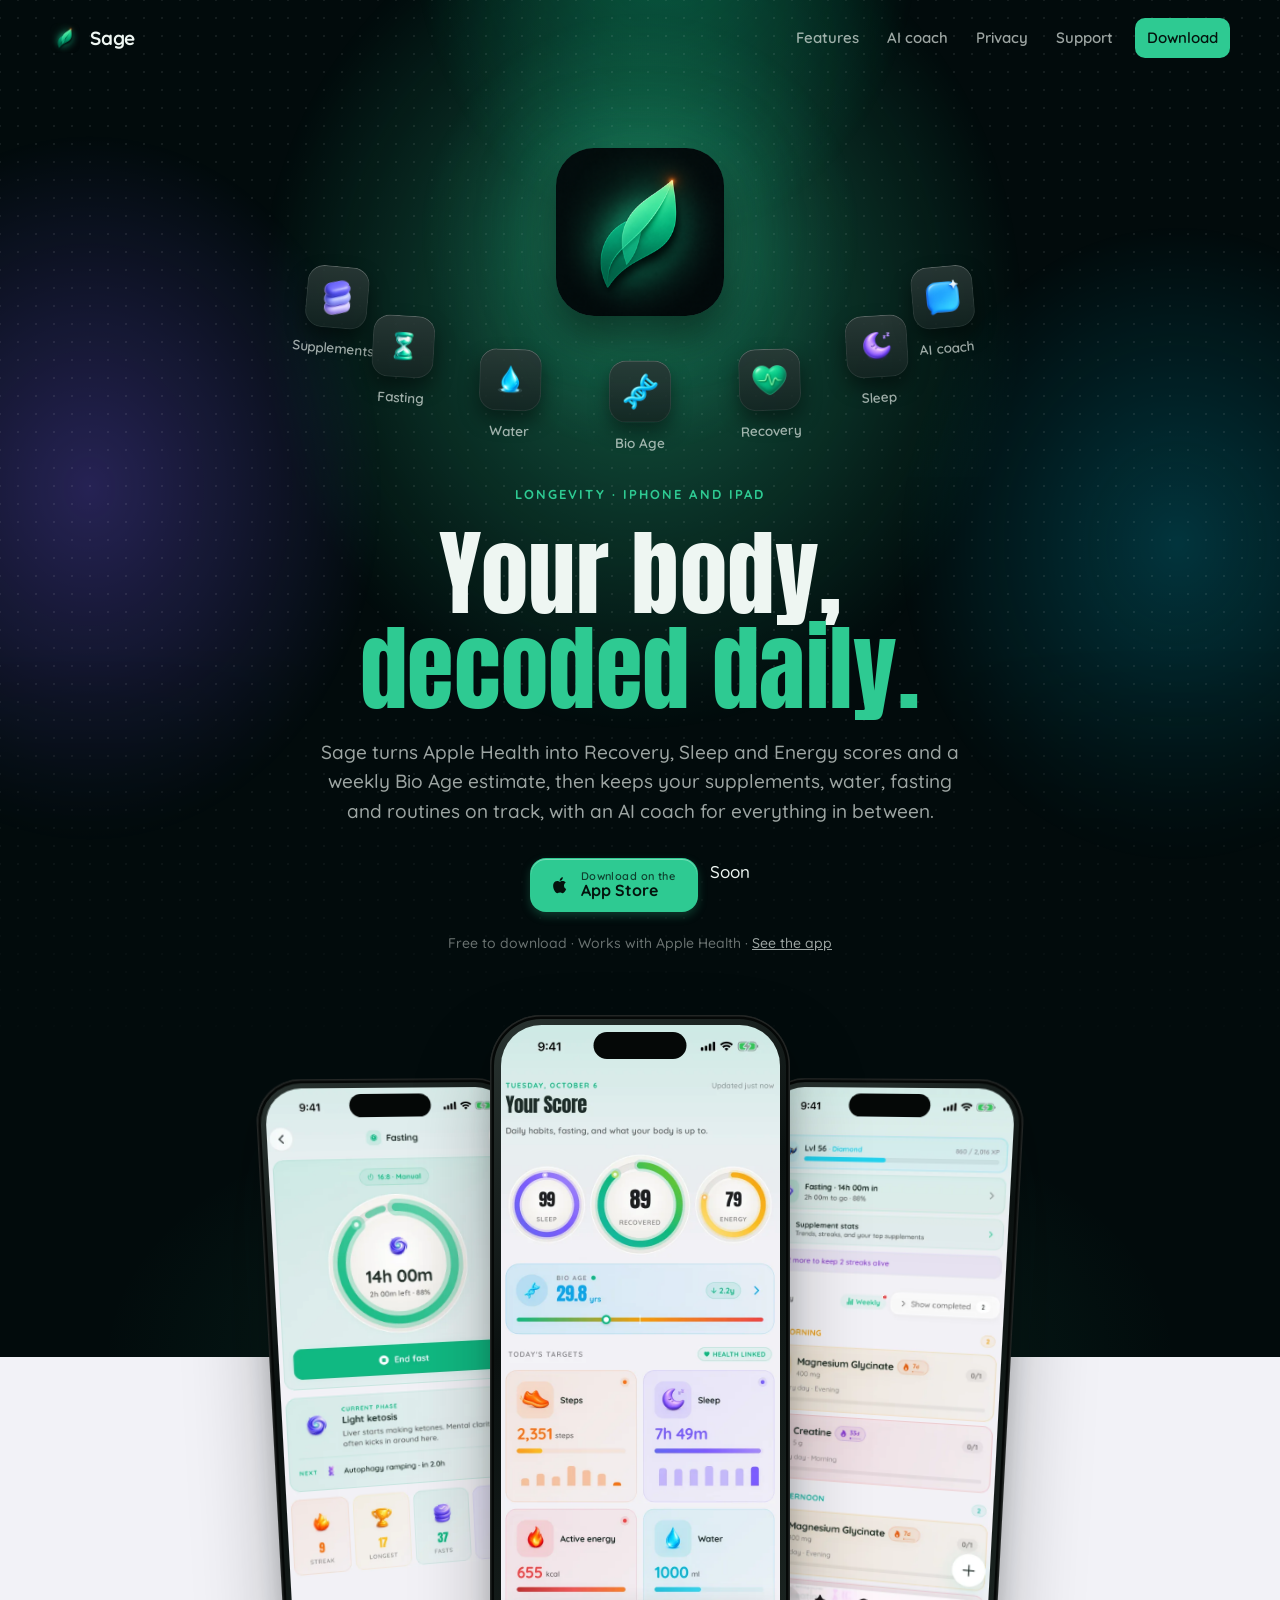
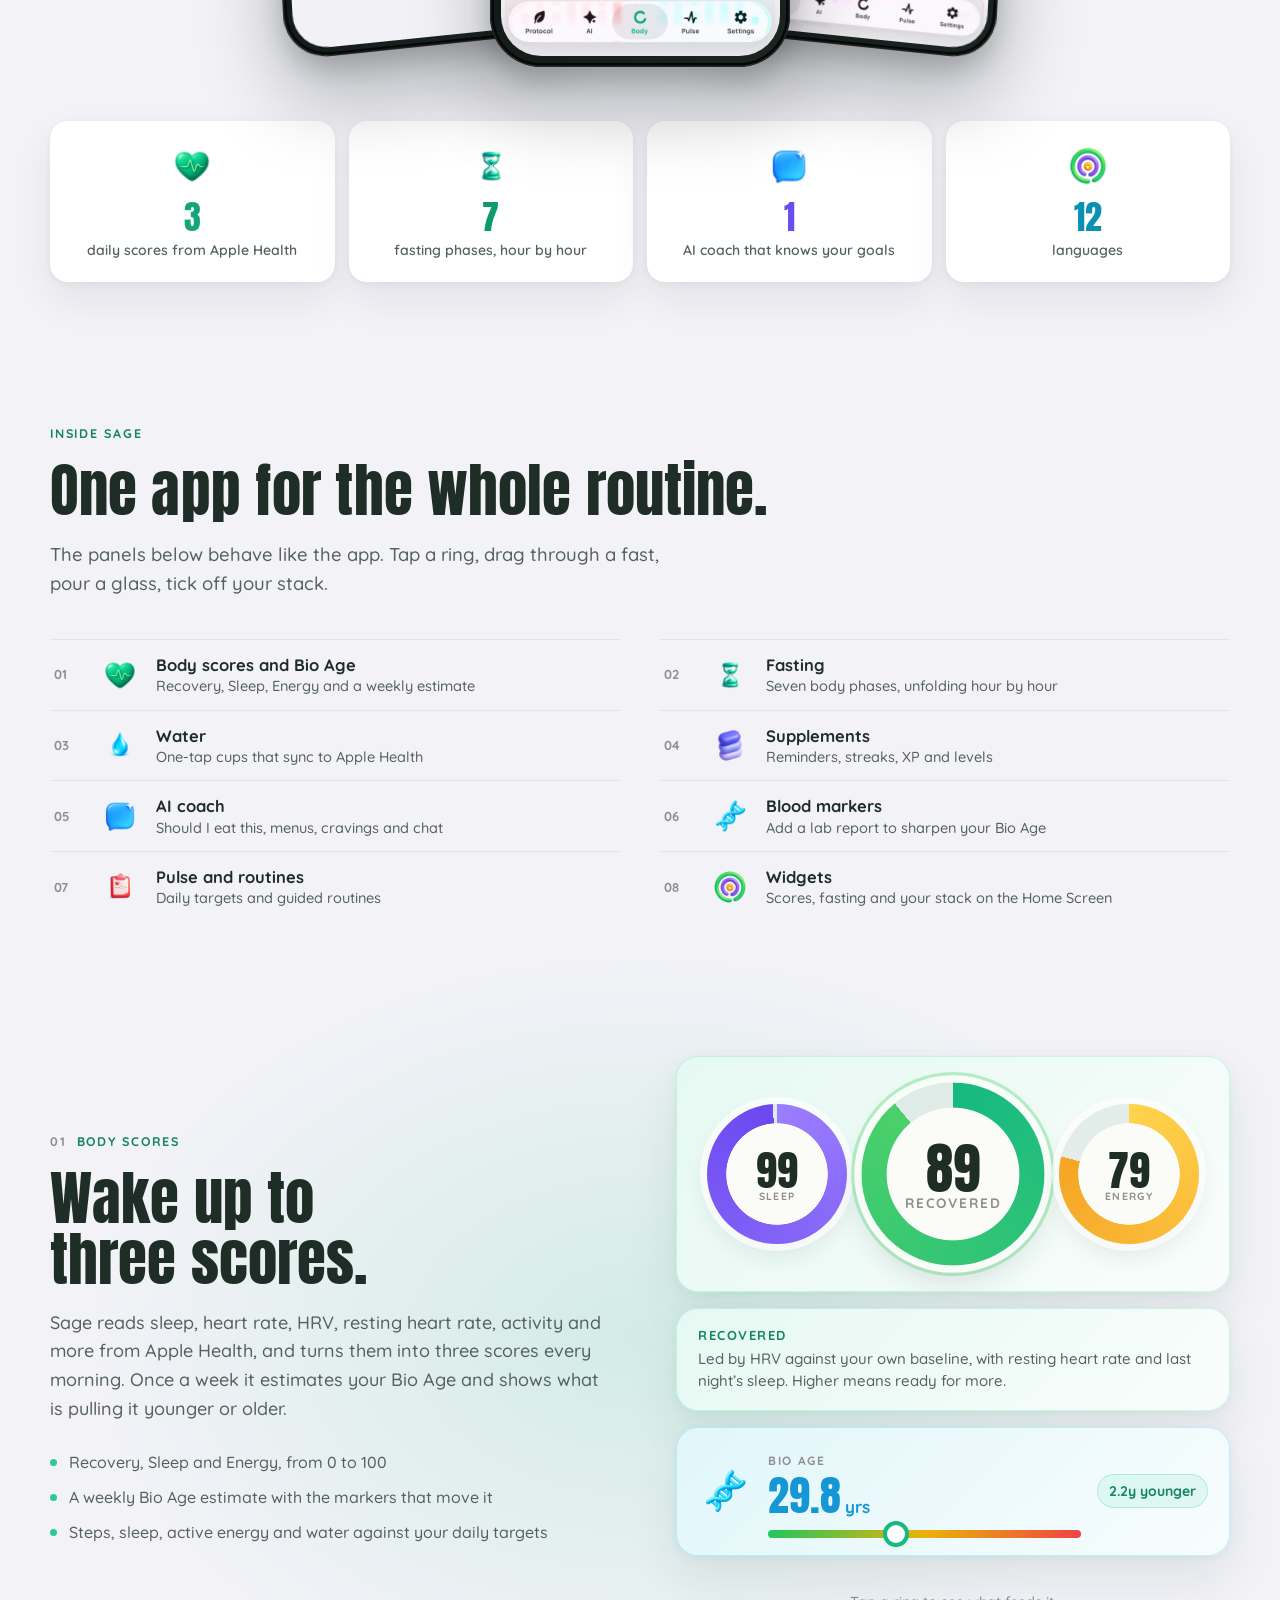
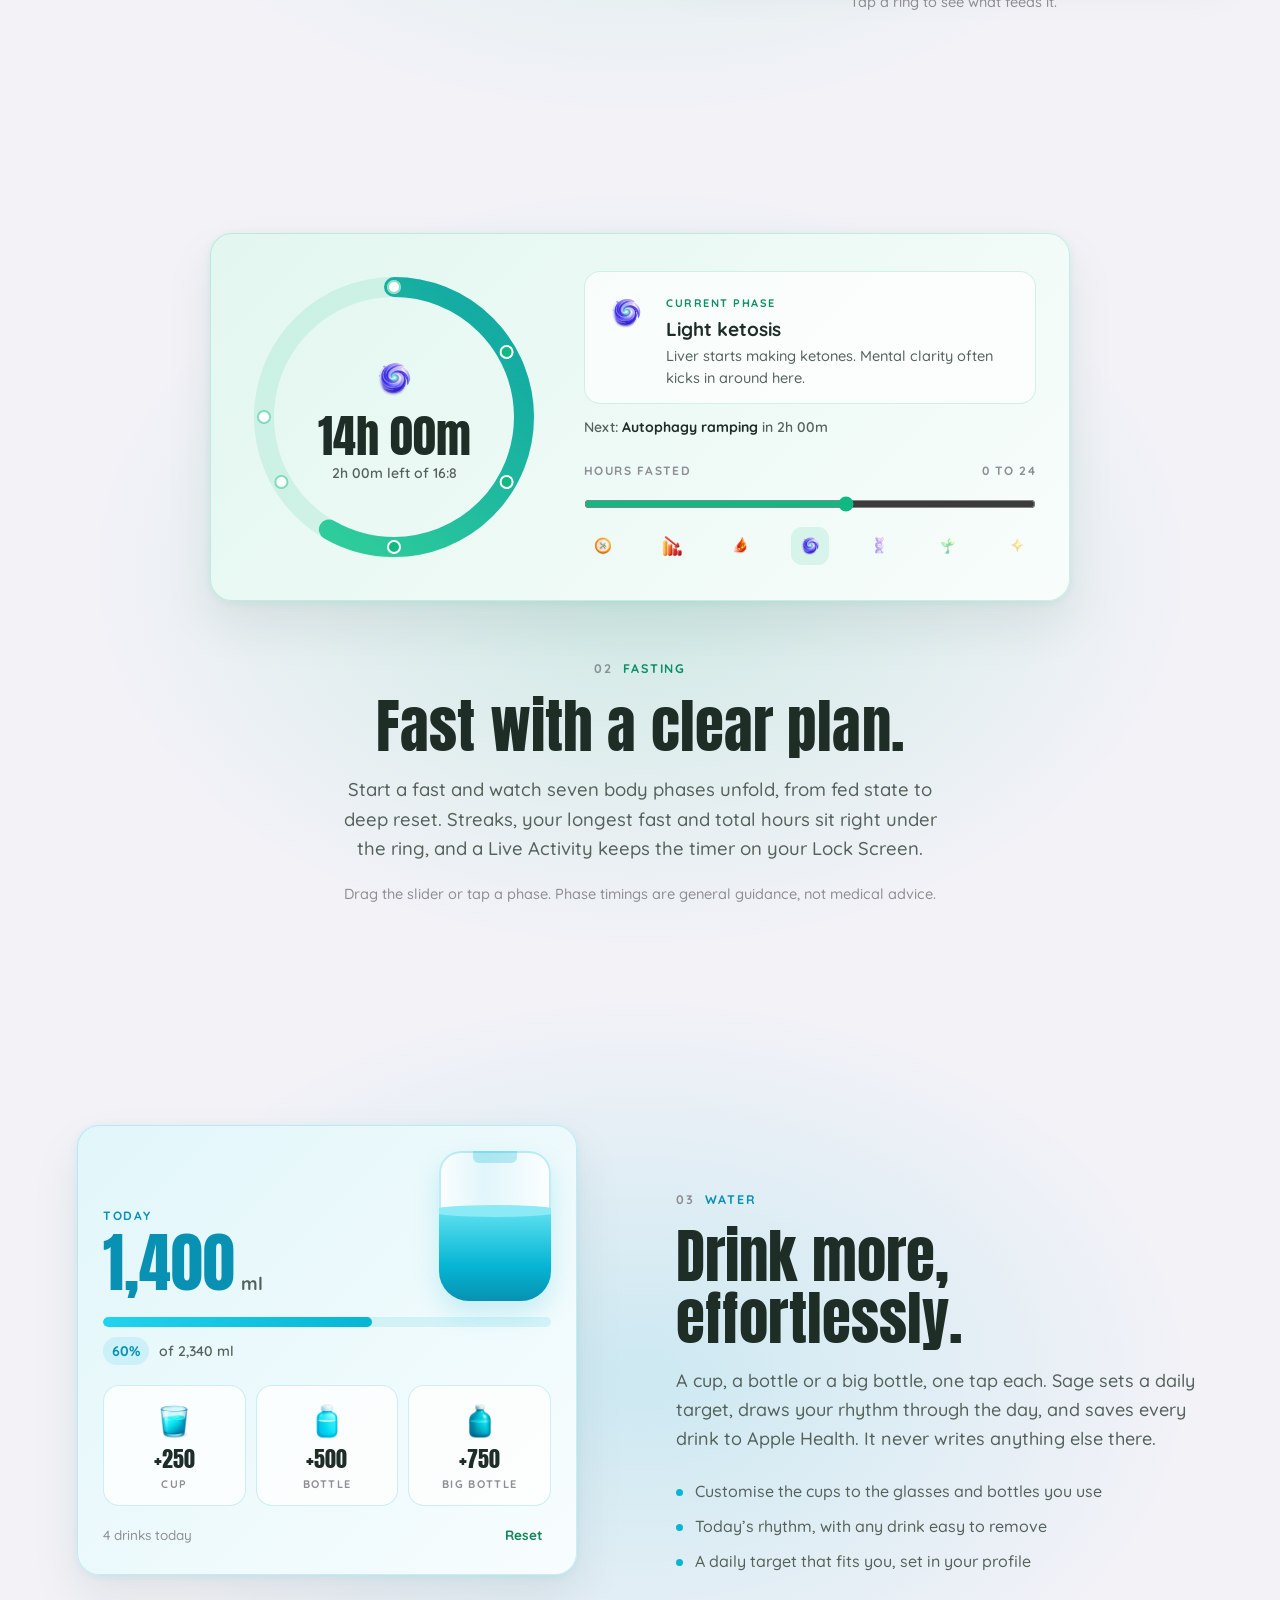
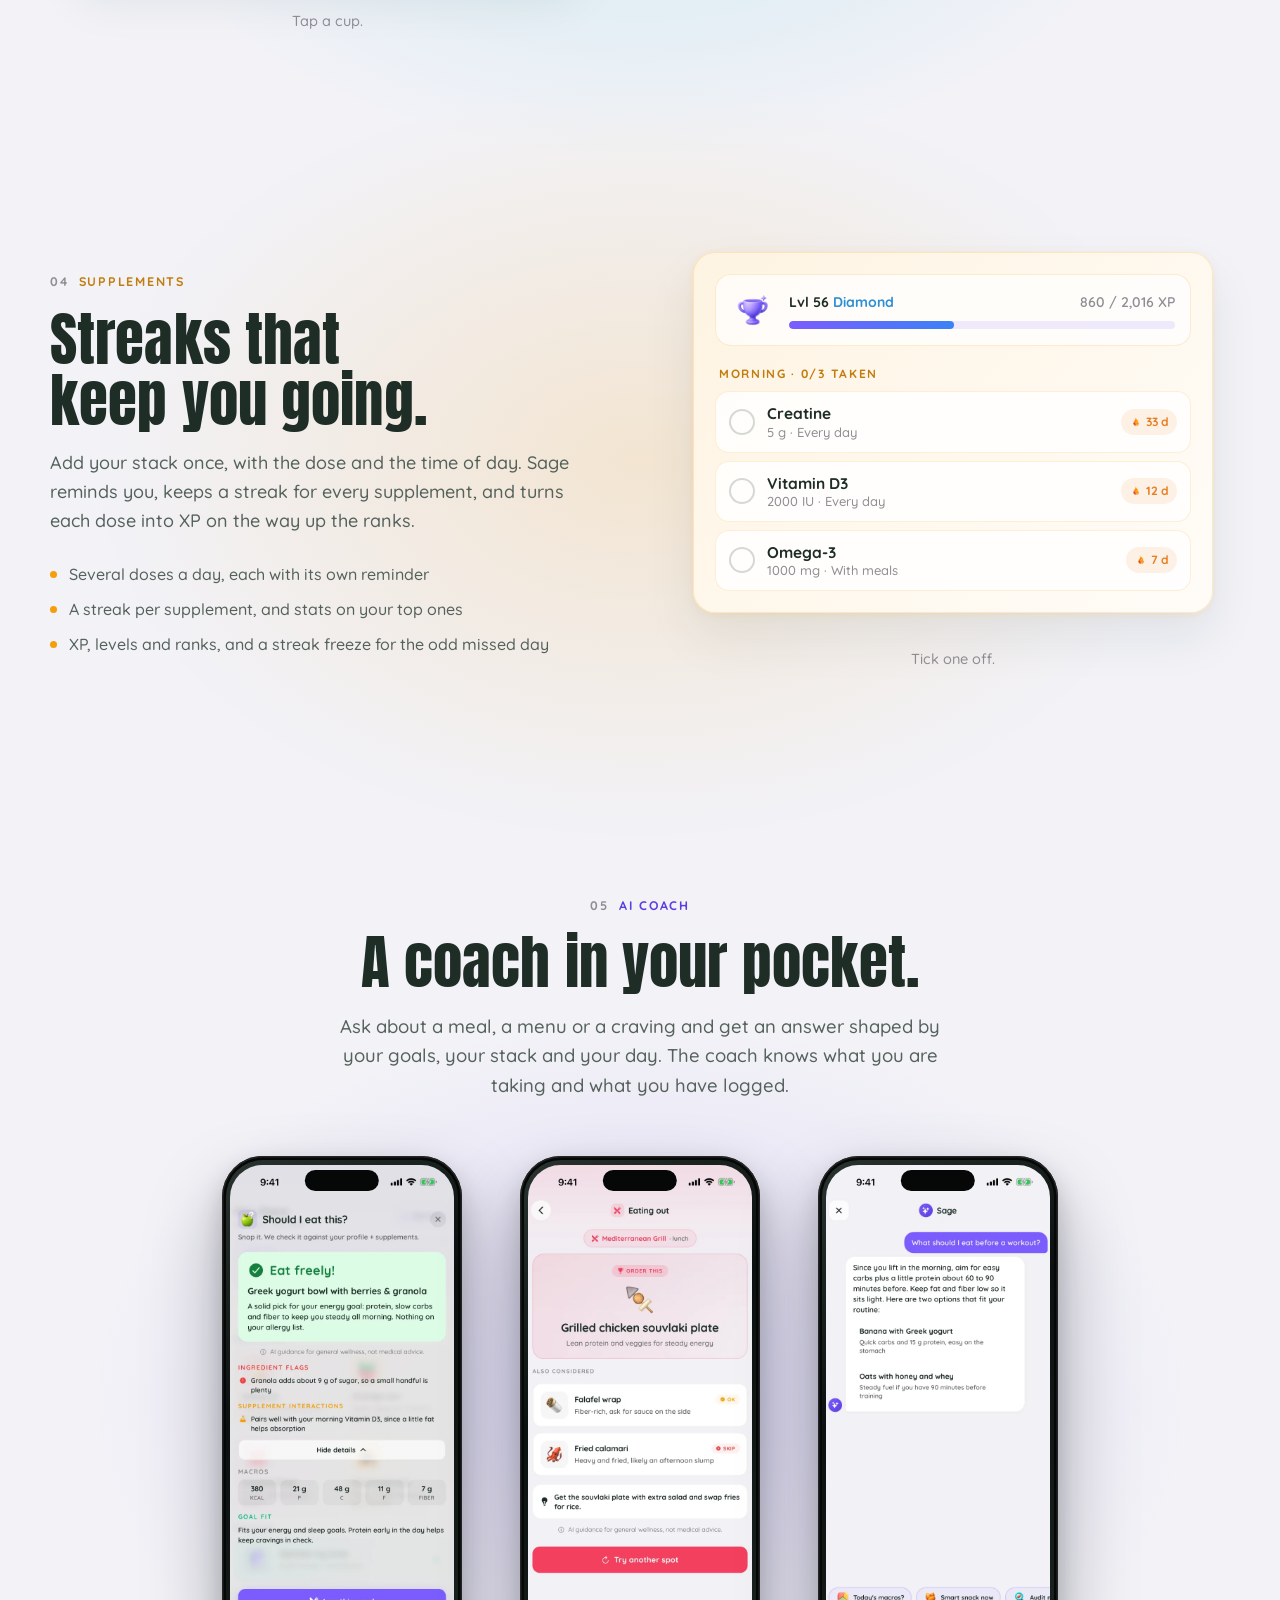
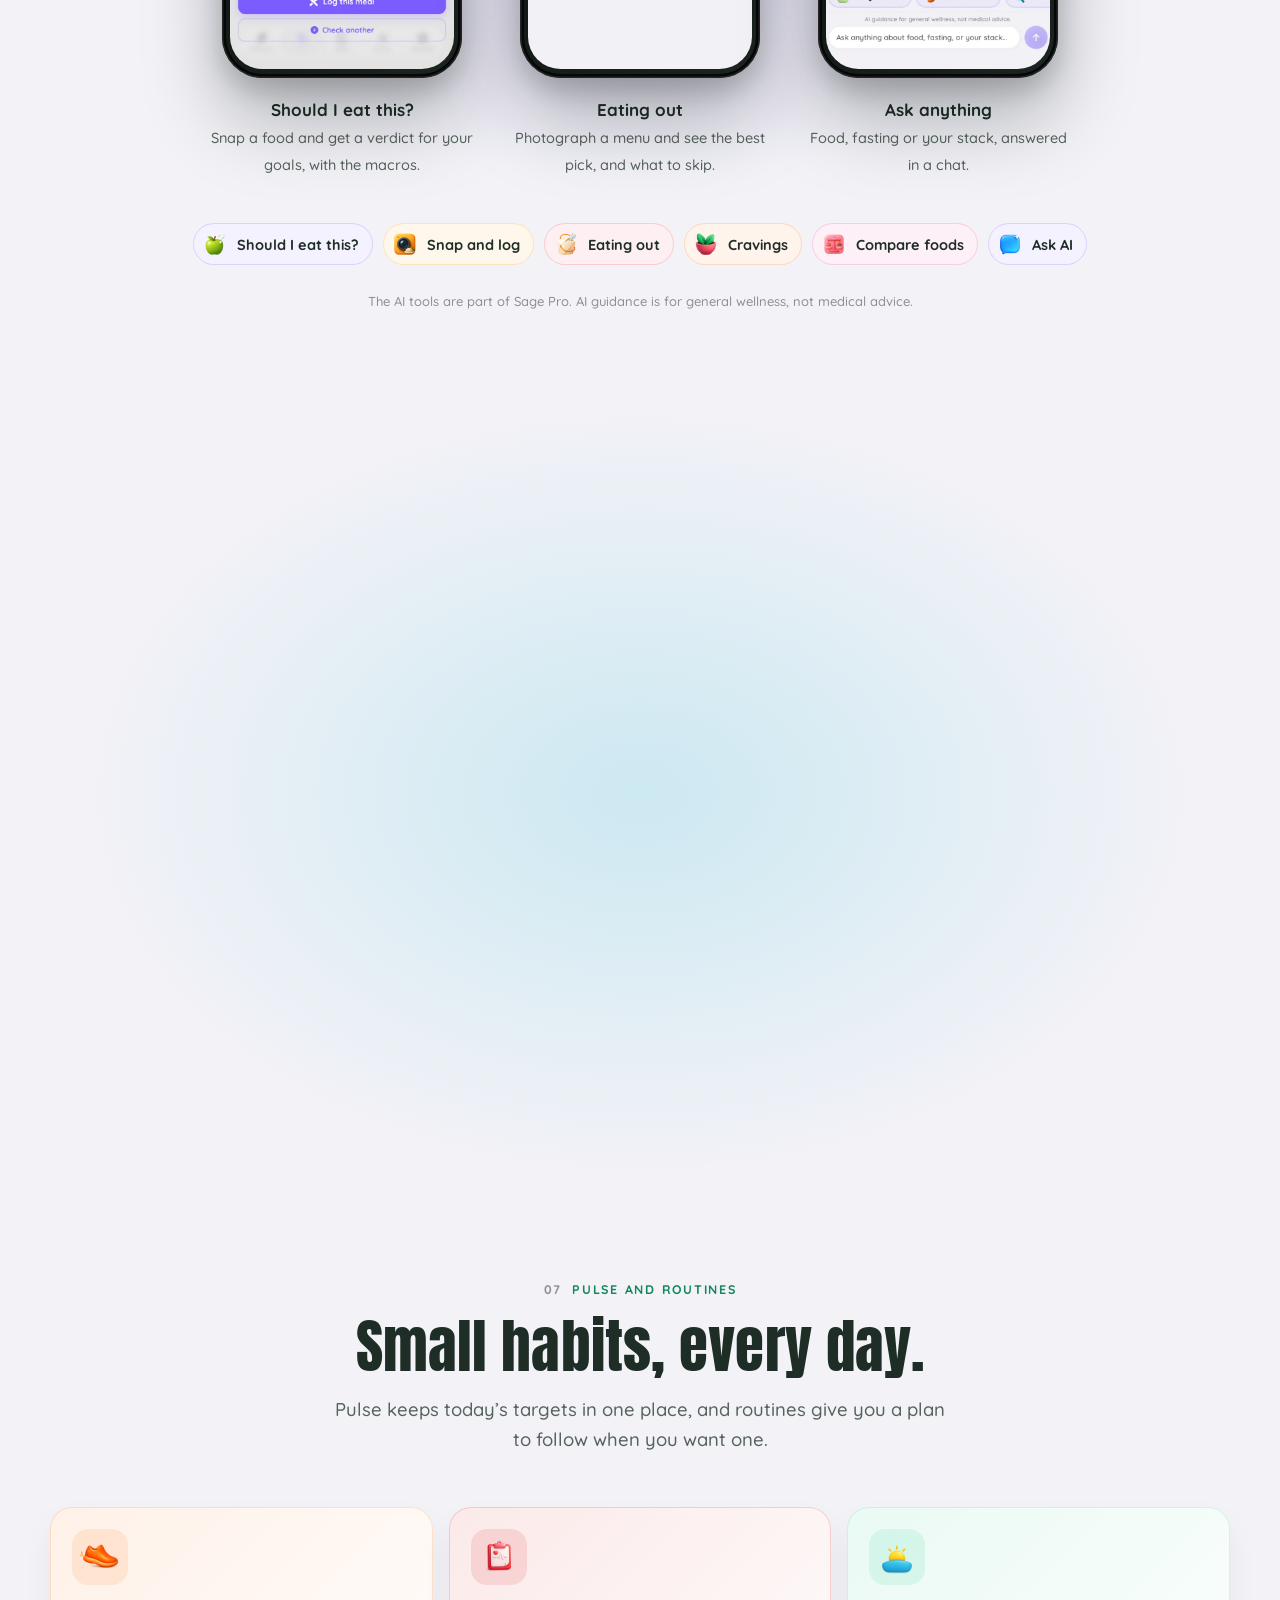
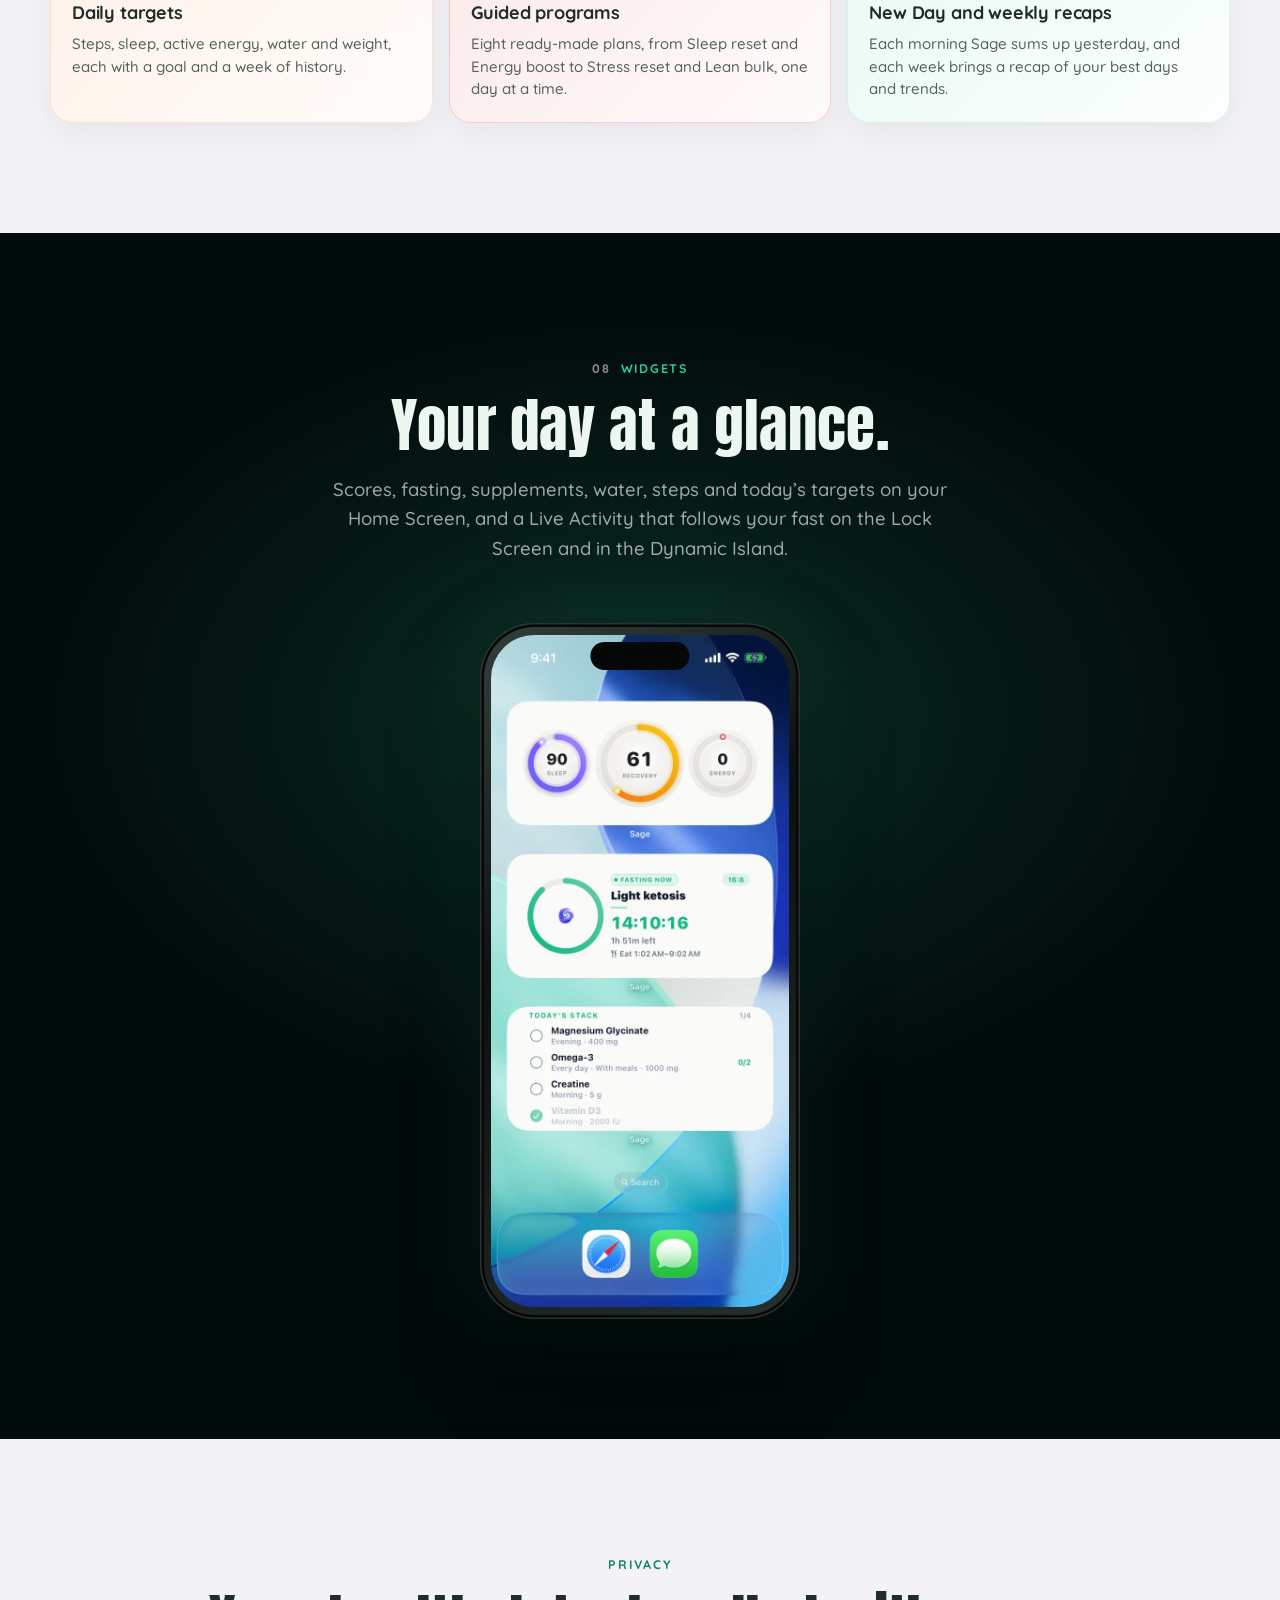
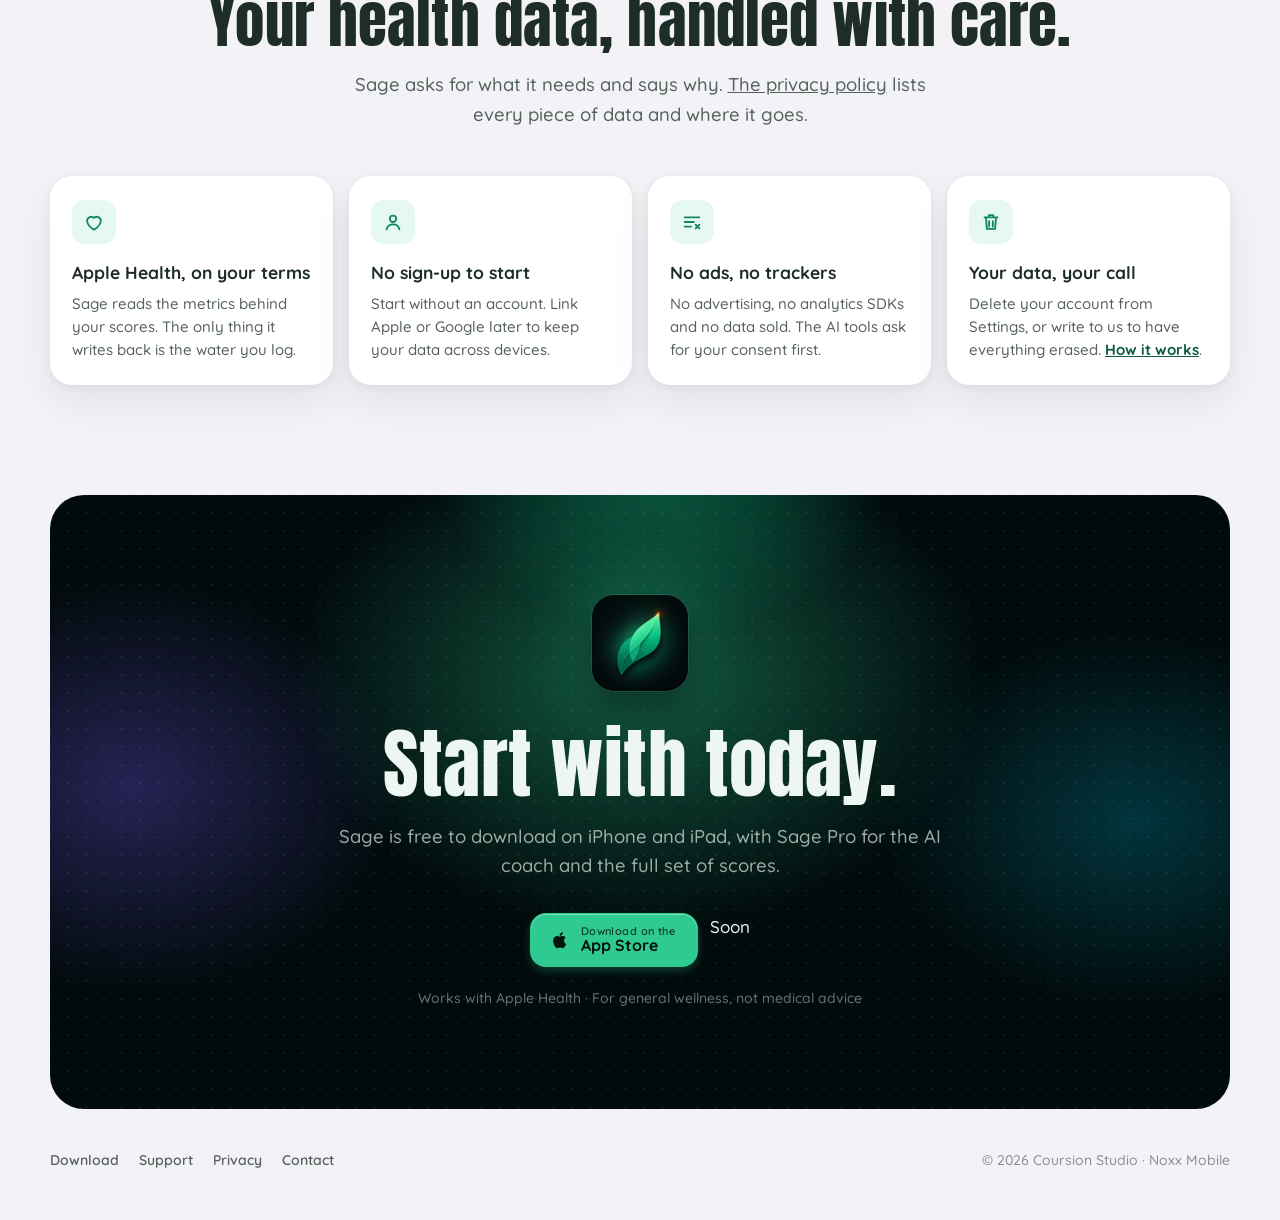
==== commit 22fc725f: "Remove Android promises from the homepage" ====
--- a/index.html
+++ b/index.html
@@ -73,8 +73,7 @@
         <h1 class="rise" style="--d:.08s">Your body, <em>decoded daily.</em></h1>
         <p class="sub rise" style="--d:.14s">Sage turns Apple Health into Recovery, Sleep and Energy scores and a weekly Bio Age estimate, then keeps your supplements, water, fasting and routines on track, with an AI coach for everything in between.</p>
         <div class="cta-row rise" style="--d:.2s">
-          <a class="btn primary" href="https://apps.apple.com/app/id6753355163" rel="noopener"><svg viewBox="0 0 24 24" fill="currentColor" aria-hidden="true"><path d="M16.37 12.7c-.02-2.2 1.8-3.26 1.88-3.31-1.02-1.5-2.62-1.7-3.19-1.72-1.36-.14-2.65.8-3.34.8-.69 0-1.75-.78-2.88-.76-1.48.02-2.85.86-3.61 2.19-1.54 2.67-.39 6.62 1.11 8.79.73 1.06 1.6 2.25 2.75 2.2 1.1-.04 1.52-.71 2.85-.71 1.33 0 1.71.71 2.87.69 1.19-.02 1.94-1.08 2.66-2.14.84-1.23 1.19-2.42 1.21-2.48-.03-.01-2.32-.89-2.34-3.53zM14.18 6.24c.61-.74 1.02-1.76.91-2.78-.88.04-1.94.59-2.57 1.32-.56.65-1.06 1.69-.92 2.69.98.08 1.98-.5 2.58-1.23z"/></svg><span class="two"><small>Download on the</small>App Store</span></a>
-          <span class="btn ghost soon" aria-disabled="true"><svg viewBox="0 0 24 24" fill="currentColor" aria-hidden="true"><path d="M4.2 2.6c-.25.26-.4.67-.4 1.2v16.4c0 .53.15.94.4 1.2l.06.06L13.45 12.3v-.2L4.26 2.54z"/><path d="m16.5 15.37-3.05-3.07v-.2l3.05-3.07.07.04 3.62 2.06c1.03.59 1.03 1.55 0 2.14l-3.62 2.06z" opacity=".8"/><path d="M16.57 15.33 13.45 12.2 4.2 21.4c.34.36.9.4 1.54.05l10.83-6.12" opacity=".6"/><path d="M16.57 9.07 5.74 2.95C5.1 2.59 4.54 2.64 4.2 3l9.25 9.2z" opacity=".9"/></svg><span class="two"><small>Android</small>Google Play</span><span class="pill-soon">Soon</span></span>
+          <a class="btn primary" href="https://apps.apple.com/app/id6753355163" rel="noopener"><svg viewBox="0 0 24 24" fill="currentColor" aria-hidden="true"><path d="M16.37 12.7c-.02-2.2 1.8-3.26 1.88-3.31-1.02-1.5-2.62-1.7-3.19-1.72-1.36-.14-2.65.8-3.34.8-.69 0-1.75-.78-2.88-.76-1.48.02-2.85.86-3.61 2.19-1.54 2.67-.39 6.62 1.11 8.79.73 1.06 1.6 2.25 2.75 2.2 1.1-.04 1.52-.71 2.85-.71 1.33 0 1.71.71 2.87.69 1.19-.02 1.94-1.08 2.66-2.14.84-1.23 1.19-2.42 1.21-2.48-.03-.01-2.32-.89-2.34-3.53zM14.18 6.24c.61-.74 1.02-1.76.91-2.78-.88.04-1.94.59-2.57 1.32-.56.65-1.06 1.69-.92 2.69.98.08 1.98-.5 2.58-1.23z"/></svg><span class="two"><small>Download on the</small>App Store</span></a><span class="pill-soon">Soon</span></span>
         </div>
         <p class="req-note rise" style="--d:.24s">Free to download · Works with Apple Health · <a href="#tour">See the app</a></p>
       </div>
@@ -363,10 +362,9 @@
         <div class="mesh" aria-hidden="true"><i class="m1"></i><i class="m2"></i><i class="m3"></i><i class="m4"></i></div>
         <img class="ic" src="icon-256.png" alt="" width="96" height="96" loading="lazy" />
         <h2 class="display">Start with today.</h2>
-        <p class="lede">Sage is free to download on iPhone and iPad, with Sage Pro for the AI coach and the full set of scores. The Android version is on its way.</p>
+        <p class="lede">Sage is free to download on iPhone and iPad, with Sage Pro for the AI coach and the full set of scores.</p>
         <div class="cta-row">
-          <a class="btn primary" href="https://apps.apple.com/app/id6753355163" rel="noopener"><svg viewBox="0 0 24 24" fill="currentColor" aria-hidden="true"><path d="M16.37 12.7c-.02-2.2 1.8-3.26 1.88-3.31-1.02-1.5-2.62-1.7-3.19-1.72-1.36-.14-2.65.8-3.34.8-.69 0-1.75-.78-2.88-.76-1.48.02-2.85.86-3.61 2.19-1.54 2.67-.39 6.62 1.11 8.79.73 1.06 1.6 2.25 2.75 2.2 1.1-.04 1.52-.71 2.85-.71 1.33 0 1.71.71 2.87.69 1.19-.02 1.94-1.08 2.66-2.14.84-1.23 1.19-2.42 1.21-2.48-.03-.01-2.32-.89-2.34-3.53zM14.18 6.24c.61-.74 1.02-1.76.91-2.78-.88.04-1.94.59-2.57 1.32-.56.65-1.06 1.69-.92 2.69.98.08 1.98-.5 2.58-1.23z"/></svg><span class="two"><small>Download on the</small>App Store</span></a>
-          <span class="btn ghost soon" aria-disabled="true"><svg viewBox="0 0 24 24" fill="currentColor" aria-hidden="true"><path d="M4.2 2.6c-.25.26-.4.67-.4 1.2v16.4c0 .53.15.94.4 1.2l.06.06L13.45 12.3v-.2L4.26 2.54z"/><path d="m16.5 15.37-3.05-3.07v-.2l3.05-3.07.07.04 3.62 2.06c1.03.59 1.03 1.55 0 2.14l-3.62 2.06z" opacity=".8"/><path d="M16.57 15.33 13.45 12.2 4.2 21.4c.34.36.9.4 1.54.05l10.83-6.12" opacity=".6"/><path d="M16.57 9.07 5.74 2.95C5.1 2.59 4.54 2.64 4.2 3l9.25 9.2z" opacity=".9"/></svg><span class="two"><small>Android</small>Google Play</span><span class="pill-soon">Soon</span></span>
+          <a class="btn primary" href="https://apps.apple.com/app/id6753355163" rel="noopener"><svg viewBox="0 0 24 24" fill="currentColor" aria-hidden="true"><path d="M16.37 12.7c-.02-2.2 1.8-3.26 1.88-3.31-1.02-1.5-2.62-1.7-3.19-1.72-1.36-.14-2.65.8-3.34.8-.69 0-1.75-.78-2.88-.76-1.48.02-2.85.86-3.61 2.19-1.54 2.67-.39 6.62 1.11 8.79.73 1.06 1.6 2.25 2.75 2.2 1.1-.04 1.52-.71 2.85-.71 1.33 0 1.71.71 2.87.69 1.19-.02 1.94-1.08 2.66-2.14.84-1.23 1.19-2.42 1.21-2.48-.03-.01-2.32-.89-2.34-3.53zM14.18 6.24c.61-.74 1.02-1.76.91-2.78-.88.04-1.94.59-2.57 1.32-.56.65-1.06 1.69-.92 2.69.98.08 1.98-.5 2.58-1.23z"/></svg><span class="two"><small>Download on the</small>App Store</span></a><span class="pill-soon">Soon</span></span>
         </div>
         <p class="req-note">Works with Apple Health · For general wellness, not medical advice</p>
       </section>
